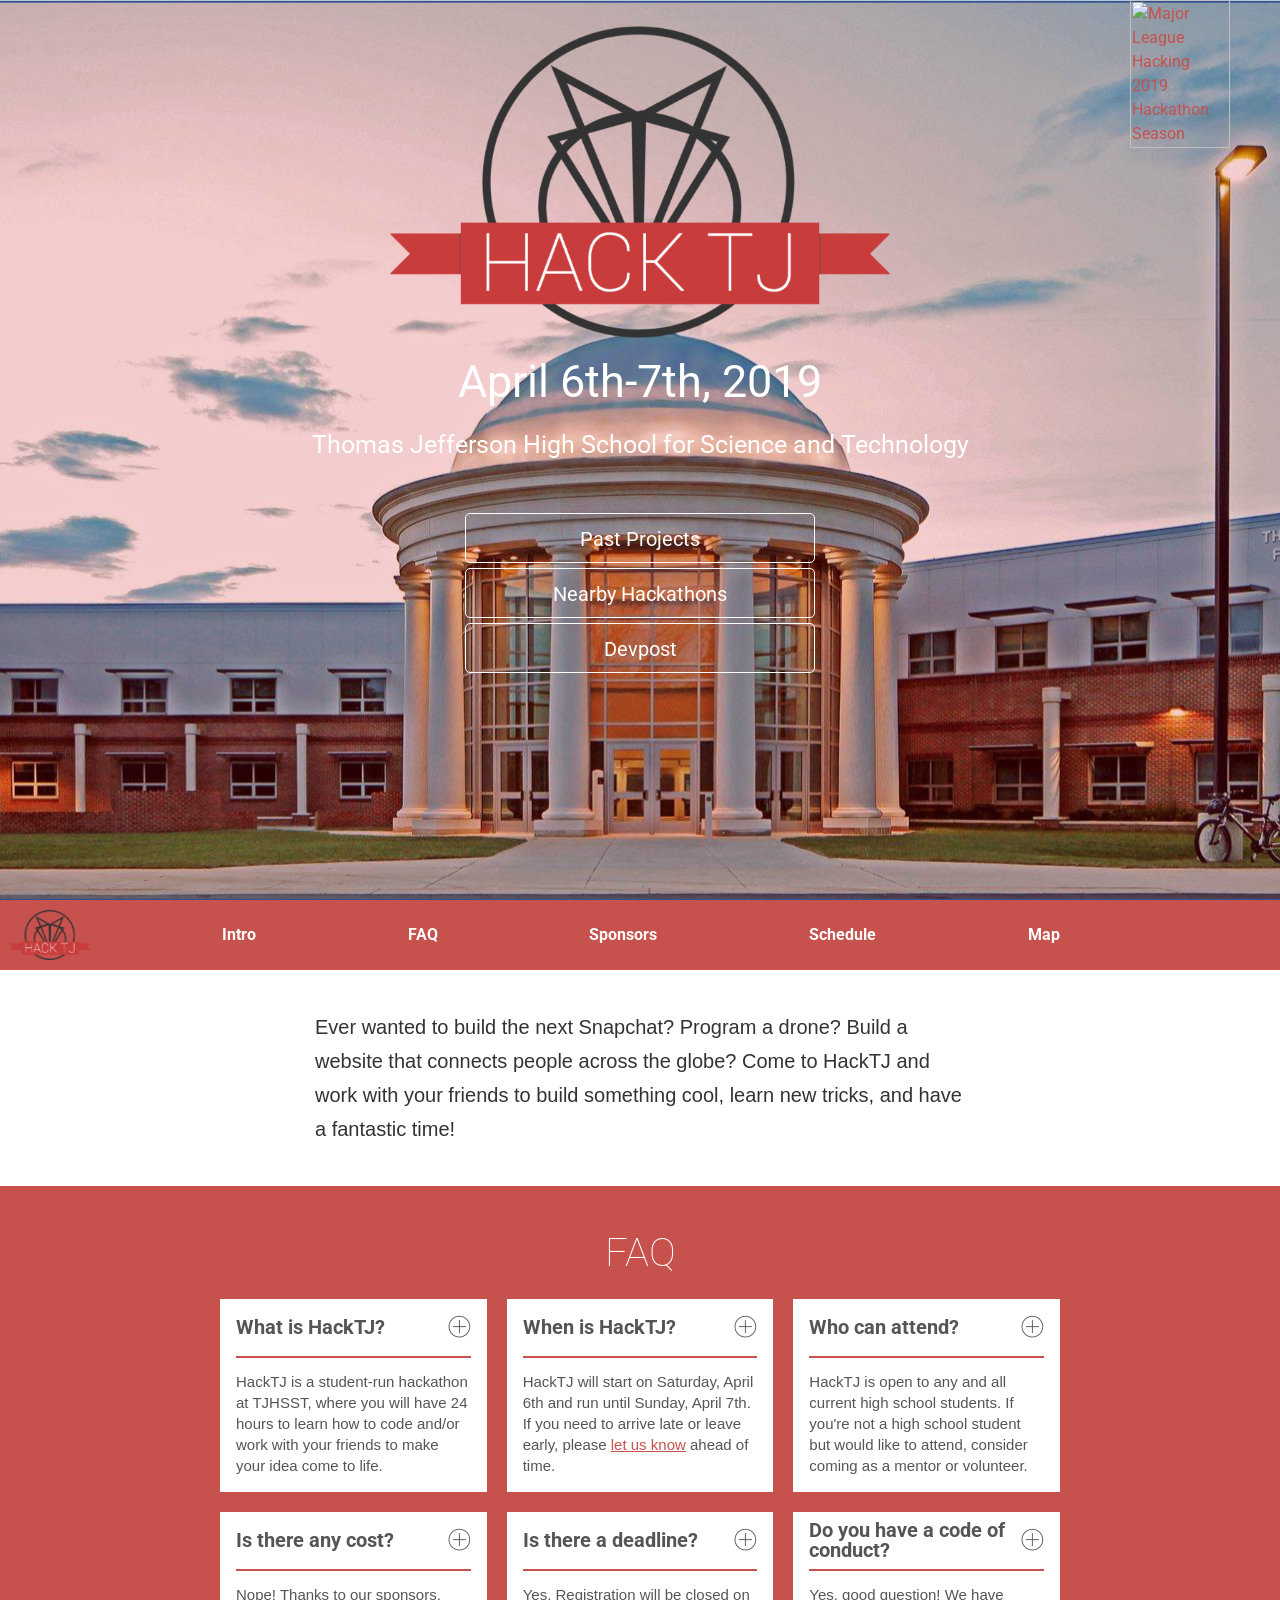
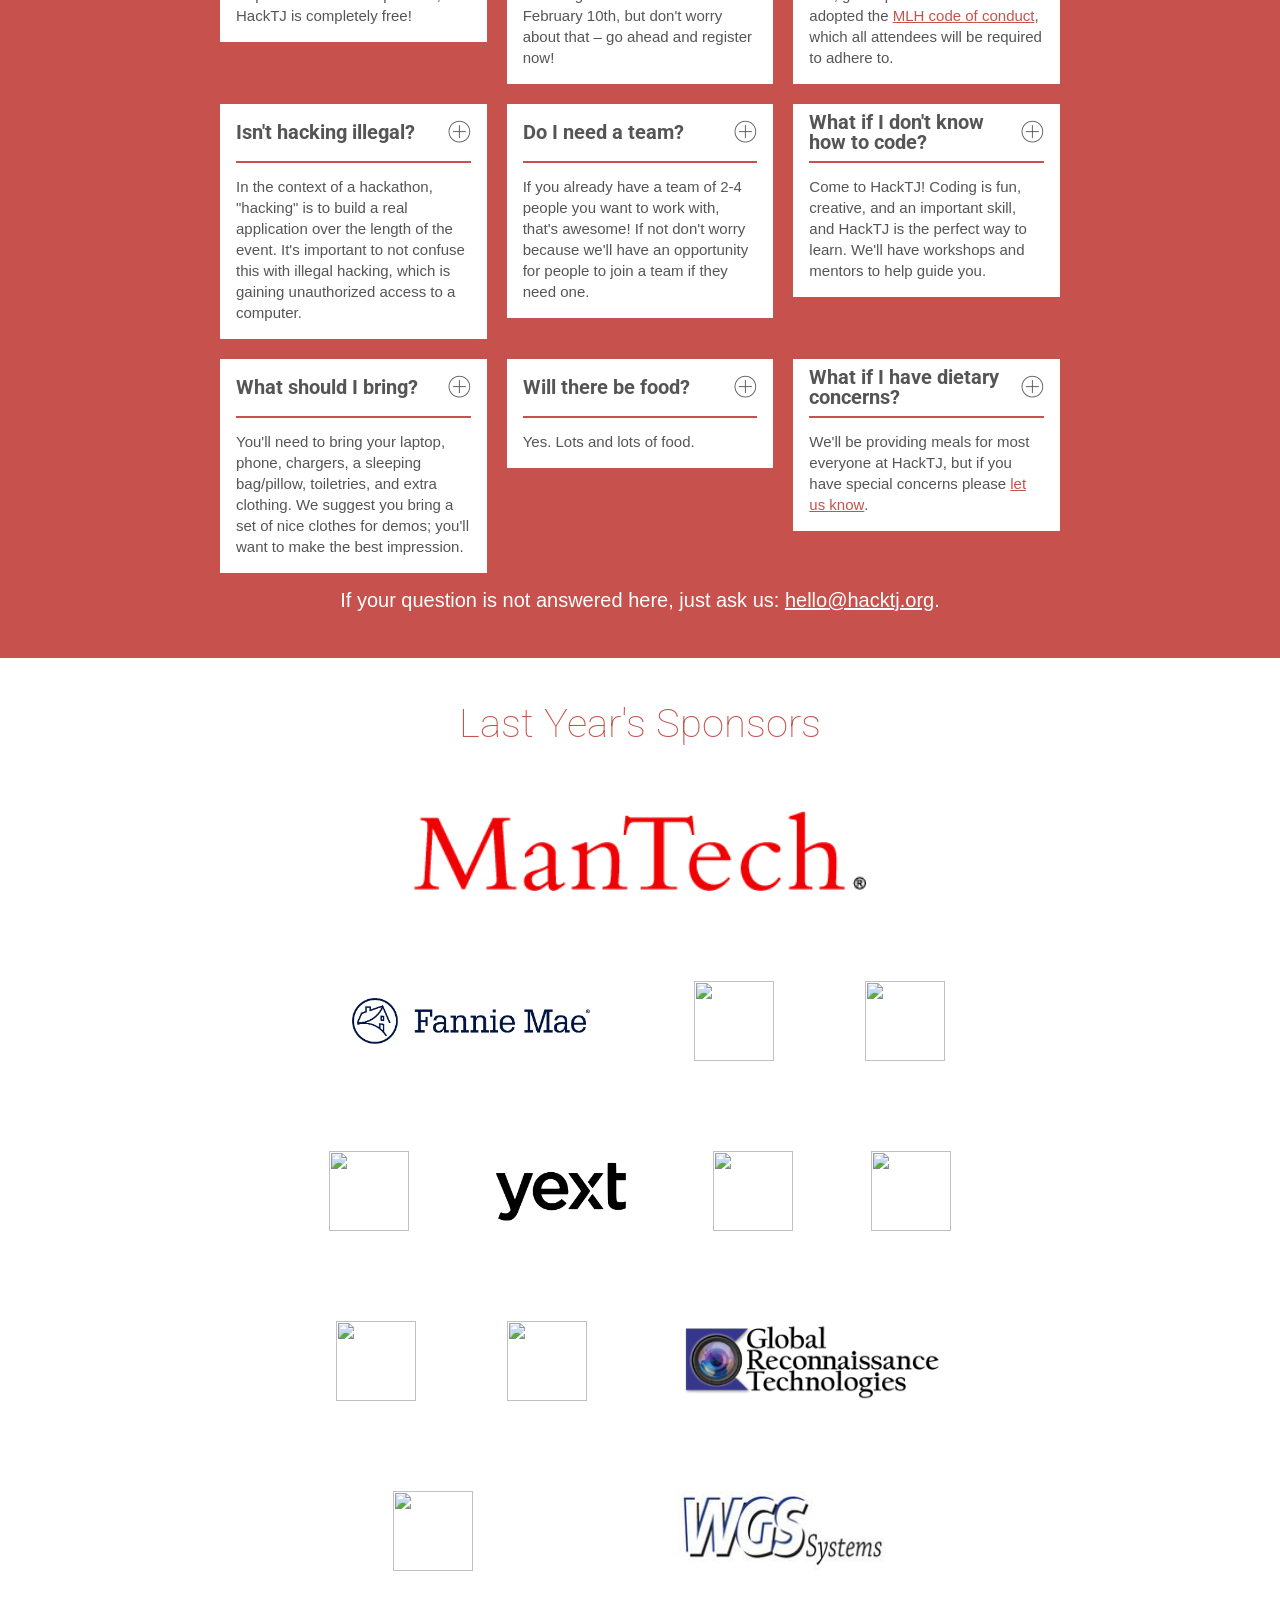
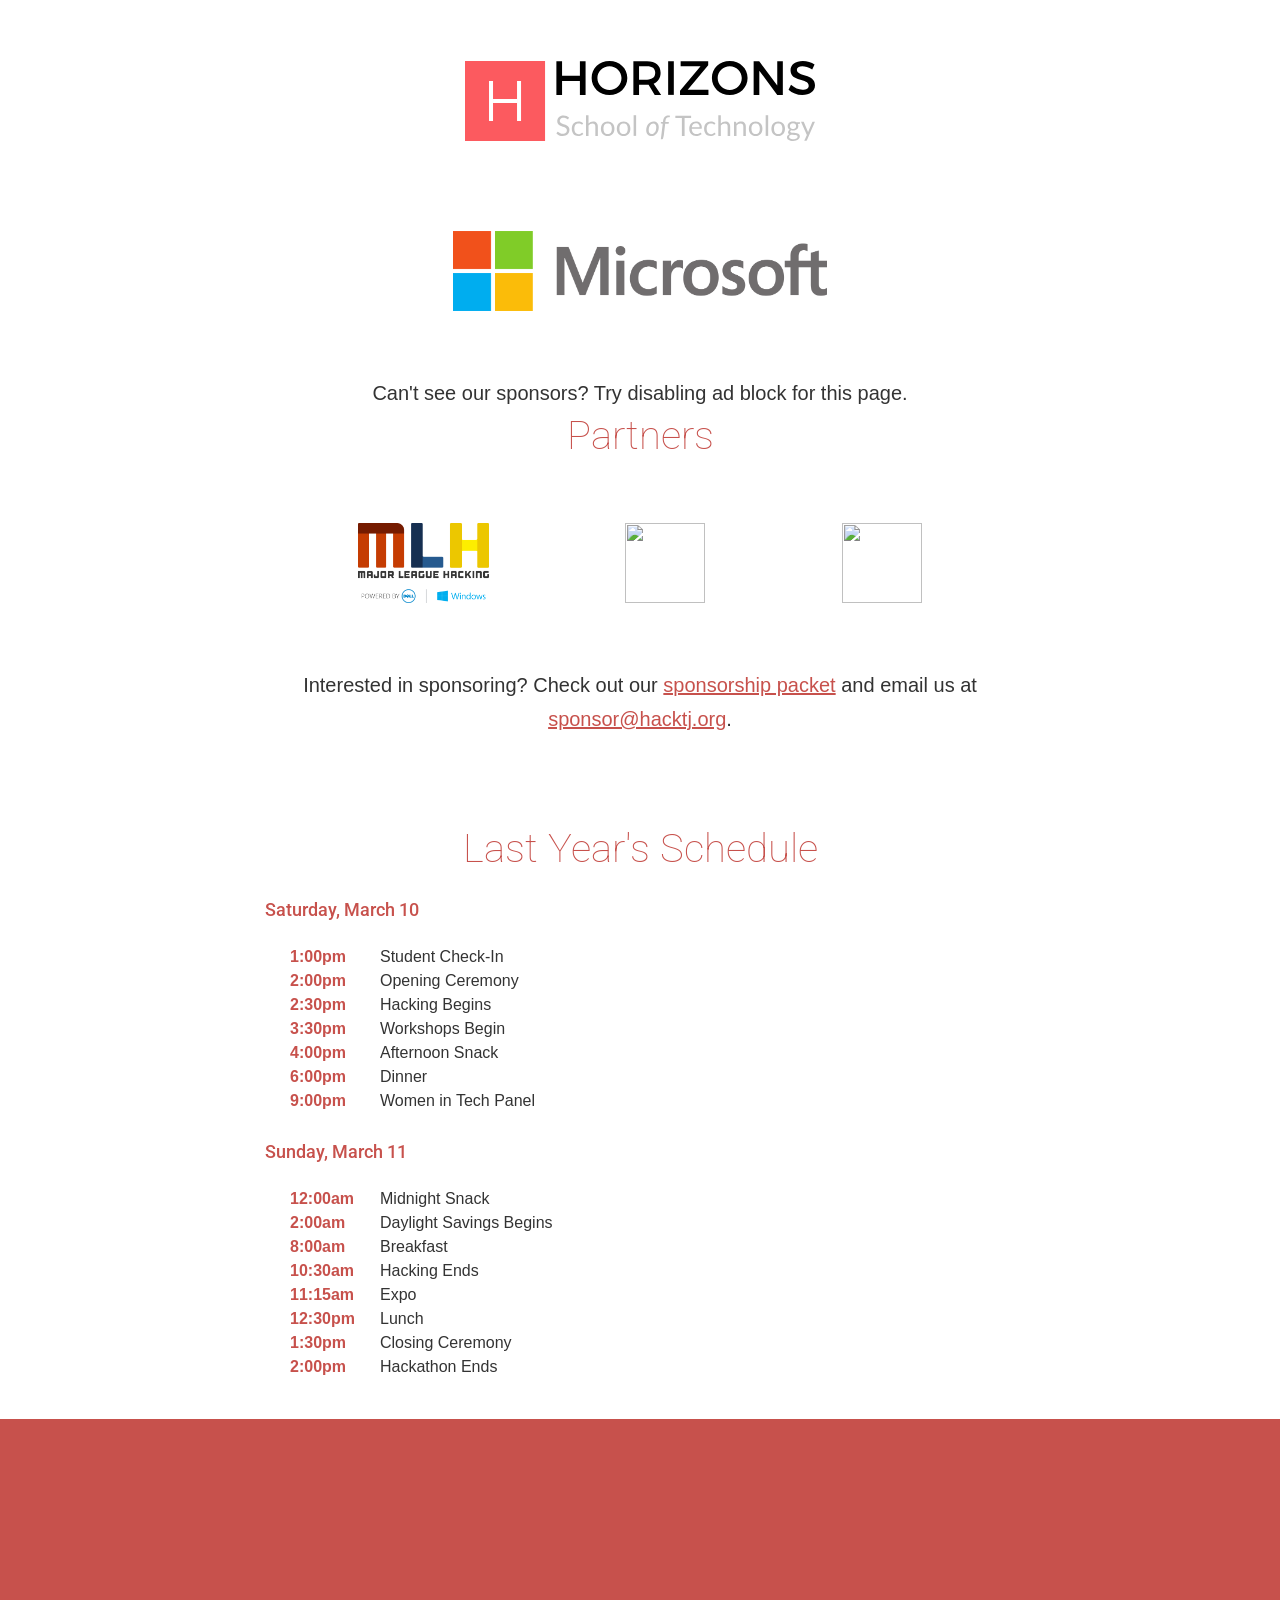
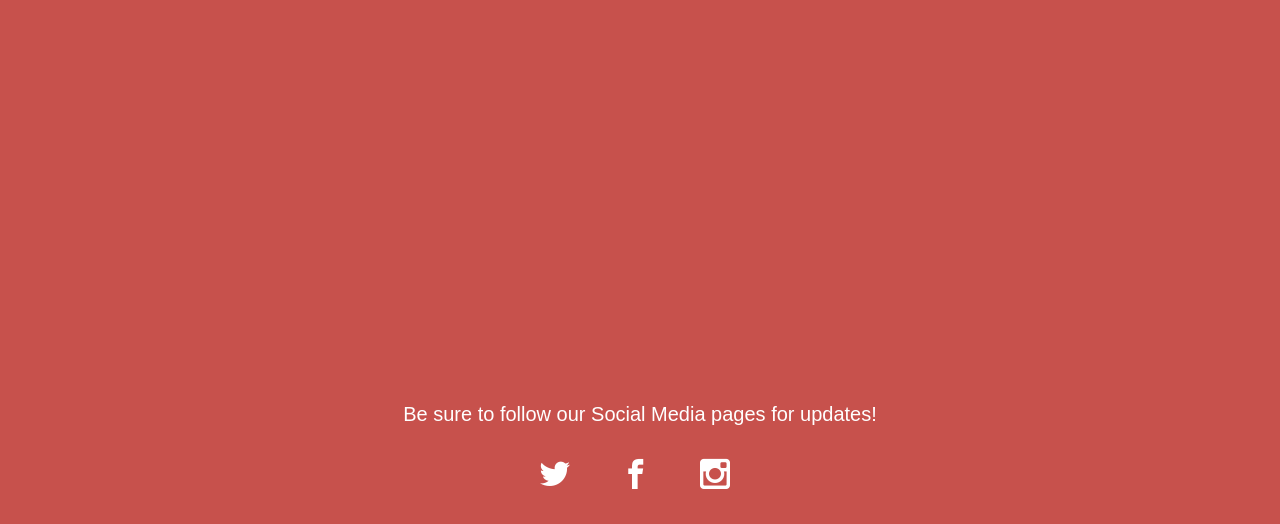
==== index.html @ 1bedf415 "Update 2018-12-27T19:06:40.077Z" ====
<html prefix="og: http://ogp.me/ns#"><head><title>HackTJ 6.0</title><meta http-equiv="CACHE-CONTROL" content="NO-CACHE"/><meta http-equiv="content-type" content="text/html; charset=utf-8"/><meta name="viewport" content="width=device-width, initial-scale=1.0"/><meta name="apple-mobile-web-app-status-bar-style" content="black-translucent"/><meta name="apple-mobile-web-app-capable" content="yes"/><meta property="og:title" content="HackTJ 6.0"/><meta property="og:description" content="The original high school hackathon is back. April 6th-7th, 2019."/><meta property="og:site_name" content="HackTJ"/><meta property="og:image" content="img/logo2.png"/><meta name="twitter:card" content="summary_large_image"/><meta name="twitter:site" content="@hacktjofficial"/><meta name="twitter:title" content="HackTJ 6.0"/><meta name="twitter:description" content="The original high school hackathon is back. April 6th-7th, 2019."/><meta name="twitter:image" content="img/logo2.png"/><link rel="icon" type="image/png" href="/img/logo2.png"/><link rel="stylesheet" href="https://fonts.googleapis.com/css?family=Roboto:100,300,400" type="text/css"/><link rel="stylesheet" href="https://api.tiles.mapbox.com/mapbox-gl-js/v0.44.1/mapbox-gl.css" type="text/css"/><link rel="stylesheet" href="css/main.css?v=1.2" type="text/css"/></head><body><section class="hero"><a id="mlh-trust-badge" href="https://mlh.io/seasons/na-2019/events?utm_source=na-hackathon&amp;utm_medium=TrustBadge&amp;utm_campaign=2019-season&amp;utm_content=white" target="_blank" style="display:block;max-width:100px;min-width:60px;position:fixed;right:50px;top:0;width:10%;z-index:10000"><img src="https://s3.amazonaws.com/logged-assets/trust-badge/2019/mlh-trust-badge-2019-white.svg" alt="Major League Hacking 2019 Hackathon Season" style="width:100%;"/></a><div class="container"><img class="logo" src="/img/bigweblogo.png" alt="HackTJ"/><div class="event-date">April 6th-7th, 2019</div><div class="event-location">Thomas Jefferson High School for Science and Technology</div><div class="register-button-block top"><a class="button register-button mentor" href="/history">Past Projects</a><a class="button register-button mentor" href="/nearby">Nearby Hackathons</a><a class="button register-button mentor" href="https://hacktj2018.devpost.com/">Devpost</a></div></div></section><navcontainer><nav><img src="/img/bigweblogo.png"/><a href="#intro"><h1>Intro</h1></a><a href="#faq"><h1>FAQ</h1></a><a href="#sponsor"><h1>Sponsors</h1></a><a href="#schedule"><h1>Schedule</h1></a><a href="#map"><h1>Map</h1></a></nav><a class="anchor" id="intro"></a><section class="intro"><div class="container"><div class="animation-container vertical left top extra-height" id="trigger"><div class="animated"></div></div><p class="large">Ever wanted to build the next Snapchat? Program a drone? Build a website that connects people across the globe? Come to HackTJ and work with your friends to build something cool, learn new tricks, and have a fantastic time!</p></div></section><a class="anchor" id="faq"></a><section class="red faq"><div class="container"><div class="animation-container vertical left top"><div class="animated white"></div></div><div class="header-row"><div class="animation-container horizontal left-side"><div class="animated left white"></div></div><h1 class="section-title">FAQ</h1><div class="animation-container horizontal right-side"><div class="animated left white"></div></div></div><ul class="faq-container"><div class="row"><li class="question-group"><h3 class="question">What is HackTJ?<div class="icon icon-plus"></div><div class="icon icon-close"></div></h3><div class="answer"><p>HackTJ is a student-run hackathon at TJHSST, where you will have 24 hours to learn how to code and/or work with your friends to make your idea come to life.</p></div></li><li class="question-group"><h3 class="question">When is HackTJ?<div class="icon icon-plus"></div><div class="icon icon-close"></div></h3><div class="answer"><p>HackTJ will start on Saturday, April 6th and run until Sunday, April 7th. If you need to arrive late or leave early, please <a href="mailto:hello@hacktj.org">let us know</a> ahead of time.</p></div></li><li class="question-group"><h3 class="question">Who can attend?<div class="icon icon-plus"></div><div class="icon icon-close"></div></h3><div class="answer"><p>HackTJ is open to any and all current high school students. If you're not a high school student but would like to attend, consider coming as a mentor or volunteer.</p></div></li></div><div class="row"><li class="question-group"><h3 class="question">Is there any cost?<div class="icon icon-plus"></div><div class="icon icon-close"></div></h3><div class="answer"><p>Nope! Thanks to our sponsors, HackTJ is completely free!</p></div></li><li class="question-group"><h3 class="question">Is there a deadline?<div class="icon icon-plus"></div><div class="icon icon-close"></div></h3><div class="answer"><p>Yes. Registration will be closed on February 10th, but don't worry about that – go ahead and register now!</p></div></li><li class="question-group"><h3 class="question small">Do you have a code of conduct?<div class="icon icon-plus"></div><div class="icon icon-close"></div></h3><div class="answer"><p>Yes, good question! We have adopted the <a href="https://hacktj.org/conduct.pdf" target="_blank">MLH code of conduct</a>, which all attendees will be required to adhere to. </p></div></li></div><div class="row"><li class="question-group"><h3 class="question">Isn't hacking illegal?<div class="icon icon-plus"></div><div class="icon icon-close"></div></h3><div class="answer"><p>In the context of a hackathon, "hacking" is to build a real application over the length of the event. It's important to not confuse this with illegal hacking, which is gaining unauthorized access to a computer. </p></div></li><li class="question-group"><h3 class="question">Do I need a team?<div class="icon icon-plus"></div><div class="icon icon-close"></div></h3><div class="answer"><p>If you already have a team of 2-4 people you want to work with, that's awesome! If not don't worry because we'll have an opportunity for people to join a team if they need one.</p></div></li><li class="question-group"><h3 class="question small">What if I don't know how to code?<div class="icon icon-plus"></div><div class="icon icon-close"></div></h3><div class="answer"><p>Come to HackTJ! Coding is fun, creative, and an important skill, and HackTJ is the perfect way to learn. We'll have workshops and mentors to help guide you. </p></div></li></div><div class="row"><li class="question-group"><h3 class="question">What should I bring?<div class="icon icon-plus"></div><div class="icon icon-close"></div></h3><div class="answer"><p>You'll need to bring your laptop, phone, chargers, a sleeping bag/pillow, toiletries, and extra clothing. We suggest you bring a set of nice clothes for demos; you'll want to make the best impression.</p></div></li><li class="question-group"><h3 class="question">Will there be food?<div class="icon icon-plus"></div><div class="icon icon-close"></div></h3><div class="answer"><p>Yes. Lots and lots of food.</p></div></li><li class="question-group"><h3 class="question small">What if I have dietary concerns?<div class="icon icon-plus"></div><div class="icon icon-close"></div></h3><div class="answer"><p>We'll be providing meals for most everyone at HackTJ, but if you have special concerns please <a href="mailto:hello@hacktj.org">let us know</a>.</p></div></li></div></ul><p class="large">If your question is not answered here, just ask us: <a href="mailto:hello@hacktj.org">hello@hacktj.org</a>.</p><div class="animation-container vertical right bottom"><div class="animated white"></div></div></div></section><a class="anchor" id="sponsor"></a><section id="sponsors"><div class="container"><div class="animation-container vertical top right extra-right extra-height"><div class="animated"></div></div><h1 class="section-title">Last Year's Sponsors</h1><div class="partner-container"></div><p class="large">Can't see our sponsors? Try disabling ad block for this page.</p><h1 class="section-title">Partners</h1><div class="partner-container"></div><p class="large">Interested in sponsoring? Check out our <a href="sponsorship.pdf">sponsorship packet</a> and email us at <a href="mailto:sponsor@hacktj.org">sponsor@hacktj.org</a>.</p></div></section><div class="animation-container horizontal sponsors"><div class="animated right"></div></div><a class="anchor" id="schedule"></a><section class="schedule" id="schedules"><div class="container"><div class="animation-container vertical top left extra-height"><div class="animated"></div></div><h1 class="section-title">Last Year's Schedule</h1><ul class="day"><div class="day-title"><h3>Saturday, March 10</h3><div class="animation-container horizontal line-schedule"><div class="animated left"></div></div></div><li class="item"><h6 class="time">1:00pm</h6><div class="description">Student Check-In</div></li><li class="item"><h6 class="time">2:00pm</h6><div class="description">Opening Ceremony</div></li><li class="item"><h6 class="time">2:30pm</h6><div class="description">Hacking Begins</div></li><li class="item"><h6 class="time">3:30pm</h6><div class="description">Workshops Begin</div></li><li class="item"><h6 class="time">4:00pm</h6><div class="description">Afternoon Snack</div></li><li class="item"><h6 class="time">6:00pm</h6><div class="description">Dinner</div></li><li class="item"><h6 class="time">9:00pm</h6><div class="description">Women in Tech Panel </div></li></ul><ul class="day"><div class="day-title"><h3>Sunday, March 11</h3><div class="animation-container horizontal line-schedule"><div class="animated left"></div></div></div><li class="item"><h6 class="time">12:00am</h6><div class="description">Midnight Snack</div></li><li class="item"><h6 class="time">2:00am</h6><div class="description">Daylight Savings Begins</div></li><li class="item"><h6 class="time">8:00am</h6><div class="description">Breakfast</div></li><li class="item"><h6 class="time">10:30am</h6><div class="description">Hacking Ends</div></li><li class="item"><h6 class="time">11:15am</h6><div class="description">Expo</div></li><li class="item"><h6 class="time">12:30pm</h6><div class="description">Lunch</div></li><li class="item"><h6 class="time">1:30pm</h6><div class="description">Closing Ceremony</div></li><li class="item"><h6 class="time">2:00pm</h6><div class="description">Hackathon Ends</div></li></ul></div></section><a class="anchor" id="maps"></a><section class="red map"><div class="map-container" id="map"></div><div class="animation-container vertical top left extra-left"><div class="animated"></div></div><div class="animation-container horizontal"><div class="animated left"></div></div><div class="info-circle" id="map-info"><div class="info-container"><h6>TJHSST</h6><div class="address">6560 Braddock Road</div><div class="address">Alexandria, VA</div><a class="button small" href="https://www.google.com/maps/place/Thomas+Jefferson+High+School+for+Science+and+Technology/@38.8185004,-77.1708548,17z/data=!3m1!4b1!4m2!3m1!1s0x89b7b2e02877e895:0xc12f564af4d3bcab" target="_blank"> <div class="text">Get directions</div><div class="icon icon-caret-right"></div></a></div></div></section><section class="red register"><div class="container"><div class="register-button-block bottom"><div class="register-text">Be sure to follow our Social Media pages for updates!</div></div><div class="social-links"><a class="social pe-so-twitter" target="_blank" href="https://twitter.com/HackTJOfficial"></a><a class="social pe-so-facebook" target="_blank" href="https://facebook.com/HackTJOfficial"></a><a class="social pe-so-instagram" target="_blank" href="https://instagram.com/hacktjofficial"></a></div></div></section></navcontainer><script src="https://maps.googleapis.com/maps/api/js?key=AIzaSyAWS7s6JVHNo0slACpRH7HR4HRWAWy78Do"></script><script src="https://api.tiles.mapbox.com/mapbox-gl-js/v0.44.1/mapbox-gl.js"></script><script src="js/main.js?v=2.1" type="text/javascript"></script></body></html>
---- css/main.css ----
:root{-ms-overflow-style:-ms-autohiding-scrollbar;overflow-y:scroll;text-size-adjust:100%}audio:not([controls]){display:none}details{display:block}input[type="number"]{width:auto}input[type="search"]{-webkit-appearance:textfield}input[type="search"]::-webkit-search-cancel-button,input[type="search"]::-webkit-search-decoration{-webkit-appearance:none}main,summary{display:block}pre{overflow:auto}progress{display:inline-block}textarea{overflow:auto}template,[hidden]{display:none}[unselectable]{user-select:none}:root{box-sizing:border-box;color:#555;cursor:default;font-family:"Helvetica","Arial",sans-serif;font-size:14px;line-height:1.5;text-rendering:optimizeLegibility;vertical-align:top}@media (min-width: 30em){:root{font-size:16px}}*,::after,::before{box-sizing:inherit;color:inherit;font-family:inherit;font-size:inherit;line-height:inherit;text-decoration:inherit;vertical-align:inherit}*{cursor:inherit;margin:0;padding:0}body{background-color:#fff}a,button,input,select,textarea{cursor:initial}hr{border:0;border-top:1px solid #e0e0e0;display:block;height:1px;margin:20px 0}figure{margin:24px 1em}figcaption{color:#666;font-style:italic;text-align:center}::selection{background-color:#d6d6d6}::-moz-selection{background-color:#d6d6d6}blockquote{border-left:1px solid #e0e0e0;color:#666;margin-bottom:20px;padding:0 1em}blockquote cite,blockquote footer{display:block;font-size:80%;font-style:italic;margin-top:10px}blockquote cite:before,blockquote footer:before{content:"\2014 \00A0"}.blockquote--reverse{border-left:none;border-right:1px solid #e0e0e0;text-align:right}ul,ol{padding-left:1.5em;margin-bottom:10px}ul ul,ul ol,ol ul,ol ol{margin-bottom:0}ul ul{list-style-type:square}ul ol{list-style-type:lower-roman}ol ol{list-style-type:lower-roman}ol ul{list-style-type:square}.list--unstyled{list-style:none;padding-left:0}.list--unstyled li{padding-left:0}.list--inline{padding-left:0}.list--inline li{display:inline;list-style:none;padding-left:1.5em}.list--inline li:first-child{padding-left:0}dl{margin-bottom:24px}dt{font-weight:bold}dt,dd{margin-bottom:10px}@media (min-width: 60em){.dl--horizontal dt{clear:left;float:left;overflow:hidden;text-align:right;text-overflow:ellipsis;white-space:nowrap;width:150px}.dl--horizontal dd{margin-left:165px}.dl--horizontal dd:before,.dl--horizontal dd:after{content:"";display:table}.dl--horizontal dd:after{clear:both}}@media print{@page{margin:.5cm}*,*:before,*:after{background:transparent !important;color:black !important;filter:none !important;text-shadow:none !important}:root{background-color:white;color:black;font:11pt/1.3 "Georgia","Times New Roman","Times",serif}img{max-width:100% !important;page-break-after:avoid;page-break-inside:avoid}.show--print{display:block;visibility:visible}.hide--print,video,audio,object,embed,nav,footer,a[href^="#"]:after{display:none;visibility:hidden}p,h2,h3,.h2,.h3{orphans:3;widows:3}h2,h3,.h2,.h3{page-break-after:avoid}a,a:visited{color:black;font-size:.57em;text-decoration:underline;word-wrap:break-word}a[href]:after,a:visited[href]:after{content:" (" attr(href) ")";font-size:smaller}q:after{content:" (Source: " attr(cite) ")"}abbr[title]:after{content:" (" attr(title) ")"}a:after,a[href^="javascript:"]:after,a[href^="#"]:after{content:""}pre,code{background-color:none;border:1px solid #e0e0e0;page-break-inside:avoid}blockquote{border:none;page-break-inside:avoid}thead{display:table-header-group}tr,img{page-break-inside:avoid}ol{padding-left:1.25em}ul{padding-left:0;list-style:none}ul ul,ul ul ul{padding-left:1.5em}ul li,ol li{content:"&raquo; "}}@media print and (min-width: 30em){table{page-break-inside:avoid;width:100% !important}table th,table td{line-height:40px !important}}@media print{.badge,.badge:before,.badge *:after,.label,.label:before,.label *:after,.spinner,.spinner:before,.spinner *:after,.tooltip,.tooltip:before,.tooltip *:after,[data-hint],[data-hint]:before,[data-hint] *:after,.progress,.progress:before,.progress *:after,.breadcrumbs,.breadcrumbs:before,.breadcrumbs *:after,.modal,.modal:before,.modal *:after,.alert,.alert:before,.alert *:after{display:none;visibility:hidden}}table{border:1px solid #e0e0e0;border-collapse:collapse;border-spacing:0;empty-cells:show;margin-bottom:24px;width:100%}table caption{color:#555;font-size:85%;font-style:italic;line-height:48px;text-align:center}table thead{background-color:#f5f5f5;text-align:left}table th,table td{border-right:1px solid #e0e0e0;line-height:24px;overflow:visible;padding:8px 1em}@media (min-width: 30em){table th,table td{line-height:48px}}table th:last-child,table td:last-child{border-right:none}table tr,table td{transition:background-color 150ms}@media (min-width: 30em){table{width:auto}table th,table td{padding:0 2.5em}}.table--responsive{overflow:auto;width:100%}.table--responsive::-webkit-scrollbar{height:14px;width:14px;-webkit-appearance:none}.table--responsive::-webkit-scrollbar-thumb{background-color:rgba(50,50,50,0.2);border:3px solid white;border-radius:8px}.table--responsive table{margin-bottom:0}.table--full{width:100%}.table--border{border:1px solid #e0e0e0}.table--border thead,.table--border td{border-bottom:1px solid #e0e0e0}.table--borderOuter{border:1px solid #e0e0e0}.table--borderOuter th,.table--borderOuter td{border-right:none}.table--borderHorizontal thead,.table--borderHorizontal td{border-bottom:1px solid #e0e0e0}.table--borderHorizontal th,.table--borderHorizontal td{border-right:none}.table--flat{border:none}.table--flat td{border-bottom:none}.table--flat th,.table--flat td{border-right:none}.table--fillEven tbody tr:nth-child(even){background-color:#f5f5f5}.table--fillOdd tbody tr:nth-child(odd){background-color:#f5f5f5}.table--hoverRow tbody tr:hover{background-color:#f5f5f5}.table--hoverCell tbody td:hover{background-color:#f5f5f5}i,em,.italic{font-style:italic}b,strong,.bold{font-weight:bold}small,.small{font-size:75%;vertical-align:text-bottom}p{margin-bottom:20px}a{background-color:transparent;color:#4591aa;cursor:pointer;text-decoration:none;transition:150ms}a:hover,a:focus{color:#2f6374}h1 a,h2 a,h3 a,.h1 a,.h2 a,.h3 a{color:#555}h1 a:hover,h1 a:focus,h2 a:hover,h2 a:focus,h3 a:hover,h3 a:focus,.h1 a:hover,.h1 a:focus,.h2 a:hover,.h2 a:focus,.h3 a:hover,.h3 a:focus{color:#4591aa;text-decoration:none}abbr[title]{border-bottom:1px dotted #e0e0e0;cursor:help}code,pre,kbd,samp{font-family:"Consolas",monospace;font-size:.875em}pre{padding:16px 1.5em}code{vertical-align:middle;white-space:nowrap}code,pre{background-color:#f5f5f5;border:1px solid #e0e0e0;border-radius:3px;color:#484848;margin-bottom:24px}code{padding:2px 3px}pre code{background-color:transparent;border:none;padding:0;vertical-align:inherit;white-space:pre}.pre--flat{background-color:transparent;border:0;border-radius:none;padding:0}kbd{background-color:transparent;border:1px solid #e0e0e0;border-radius:3px;box-shadow:0 2px 0 -1px #fff,0 2px 0 #dcdcdc;display:inline-block;line-height:1.75;margin:-3px 2px 0;padding:2px 6px 0;white-space:nowrap}address{font-style:normal}[container]{box-sizing:border-box;margin:0 auto;max-width:1200px;padding-left:10px;padding-right:10px;width:100%}[row]{margin-left:-10px;margin-right:-10px;margin-bottom:0}[row]:before,[row]:after{content:"";display:table}[row]:after{clear:both}[column]{box-sizing:border-box;float:left;margin-bottom:0;width:100%;padding-left:10px;padding-right:10px}@media (min-width: 48em){[column~="1"]{width:8.33333%}[column~="2"]{width:16.66667%}[column~="3"]{width:25%}[column~="4"]{width:33.33333%}[column~="5"]{width:41.66667%}[column~="6"]{width:50%}[column~="7"]{width:58.33333%}[column~="8"]{width:66.66667%}[column~="9"]{width:75%}[column~="10"]{width:83.33333%}[column~="11"]{width:91.66667%}[column~="12"]{width:100%}[column~="+1"]{margin-left:8.33333%}[column~="+2"]{margin-left:16.66667%}[column~="+3"]{margin-left:25%}[column~="+4"]{margin-left:33.33333%}[column~="+5"]{margin-left:41.66667%}[column~="+6"]{margin-left:50%}[column~="+7"]{margin-left:58.33333%}[column~="+8"]{margin-left:66.66667%}[column~="+9"]{margin-left:75%}[column~="+10"]{margin-left:83.33333%}[column~="+11"]{margin-left:91.66667%}}.text--muted{color:#aaa !important}.bg--muted{background-color:#aaa !important}.text--primary{color:#4591aa !important}.bg--primary{background-color:#4591aa !important}.text--success{color:#45ca69 !important}.bg--success{background-color:#45ca69 !important}.text--warning{color:#ffb800 !important}.bg--warning{background-color:#ffb800 !important}.text--error{color:#ca4829 !important}.bg--error{background-color:#ca4829 !important}.show--xsm,.hide--sm,.hide--md,.hide--lg,.hide--xlg,.hide--print,.hide--hd{display:block;visibility:visible}.hide--xsm,.show--sm,.show--md,.show--lg,.show--xlg,.show--print,.show--hd{display:none;visibility:hidden}@media (min-width: 48em){.show--sm,.hide--xsm,.hide--md,.hide--lg,.hide--xlg{display:block;visibility:visible}.hide--sm,.show--xsm,.show--md,.show--lg,.show--xlg{display:none;visibility:hidden}}@media (min-width: 60em){.show--md,.hide--sm,.hide--xsm,.hide--lg,.hide--xlg{display:block;visibility:visible}.hide--md,.show--sm,.show--xsm,.show--lg,.show--xlg{display:none;visibility:hidden}}@media (min-width: 70em){.show--lg,.hide--xsm,.hide--sm,.hide--md,.hide--xlg{display:block;visibility:visible}.hide--lg,.show--xsm,.show--sm,.show--md,.show--xlg{display:none;visibility:hidden}}@media (min-width: 80em){.show--xlg,.hide--xsm,.hide--sm,.hide--md,.hide--lg{display:block;visibility:visible}.hide--xlg,.show--xsm,.show--sm,.show--md,.show--lg{display:none;visibility:hidden}}@media only screen and (-moz-min-device-pixel-ratio: 1.5), only screen and (-o-min-device-pixel-ratio: 3 / 2), only screen and (-webkit-min-device-pixel-ratio: 1.5), only screen and (min-device-pixel-ratio: 1.5){.show--hd{display:block;visibility:visible}.hide--hd{display:none;visibility:hidden}}.text--left{text-align:left}.text--center{text-align:center}.text--right{text-align:right}.text--justify{text-align:justify}.float--none{float:none}.float--right{float:right}.float--left{float:left}.clearfix:before,.clearfix:after{content:"";display:table}.clearfix:after{clear:both}.center--all{left:50%;position:absolute;text-align:center;top:50%;transform:translate(-50%, -50%)}.media--fluid{max-width:100%;height:auto}.screenreader{border:0 none;clip:rect(0, 0, 0, 0);height:1px;margin:-1px;overflow:hidden;padding:0;position:absolute;width:1px}.screenreader:active,.screenreader:focus{position:static;width:auto;height:auto;margin:0;overflow:visible;clip:auto}@font-face{font-family:'Pe-icon-7-stroke';src:url("../fonts/icons/icons.eot?-2irksn");src:url("../fonts/icons/icons.eot?#iefix-2irksn") format("embedded-opentype"),url("../fonts/icons/icons.woff?-2irksn") format("woff"),url("../fonts/icons/icons.ttf?-2irksn") format("truetype"),url("../fonts/icons/icons.svg?-2irksn#Pe-icon-7-stroke") format("svg");font-weight:normal;font-style:normal}[class^="icon-"],[class*=" icon-"]{display:inline-block;font-family:'Pe-icon-7-stroke';speak:none;font-style:normal;font-weight:normal;font-variant:normal;text-transform:none;line-height:1;-webkit-font-smoothing:antialiased;-moz-osx-font-smoothing:grayscale}.icon-cloud-upload:before{content:"\e68a"}.icon-cash:before{content:"\e68c"}.icon-close:before{content:"\e680"}.icon-bluetooth:before{content:"\e68d"}.icon-cloud-download:before{content:"\e68b"}.icon-way:before{content:"\e68e"}.icon-close-circle:before{content:"\e681"}.icon-id:before{content:"\e68f"}.icon-angle-up:before{content:"\e682"}.icon-wristwatch:before{content:"\e690"}.icon-angle-up-circle:before{content:"\e683"}.icon-world:before{content:"\e691"}.icon-angle-right:before{content:"\e684"}.icon-volume:before{content:"\e692"}.icon-angle-right-circle:before{content:"\e685"}.icon-users:before{content:"\e693"}.icon-angle-left:before{content:"\e686"}.icon-user-female:before{content:"\e694"}.icon-angle-left-circle:before{content:"\e687"}.icon-up-arrow:before{content:"\e695"}.icon-angle-down:before{content:"\e688"}.icon-switch:before{content:"\e696"}.icon-angle-down-circle:before{content:"\e689"}.icon-scissors:before{content:"\e697"}.icon-wallet:before{content:"\e600"}.icon-safe:before{content:"\e698"}.icon-volume2:before{content:"\e601"}.icon-volume1:before{content:"\e602"}.icon-voicemail:before{content:"\e603"}.icon-video:before{content:"\e604"}.icon-user:before{content:"\e605"}.icon-upload:before{content:"\e606"}.icon-unlock:before{content:"\e607"}.icon-umbrella:before{content:"\e608"}.icon-trash:before{content:"\e609"}.icon-tools:before{content:"\e60a"}.icon-timer:before{content:"\e60b"}.icon-ticket:before{content:"\e60c"}.icon-target:before{content:"\e60d"}.icon-sun:before{content:"\e60e"}.icon-study:before{content:"\e60f"}.icon-stopwatch:before{content:"\e610"}.icon-star:before{content:"\e611"}.icon-speaker:before{content:"\e612"}.icon-signal:before{content:"\e613"}.icon-shuffle:before{content:"\e614"}.icon-shopbag:before{content:"\e615"}.icon-share:before{content:"\e616"}.icon-server:before{content:"\e617"}.icon-search:before{content:"\e618"}.icon-film:before{content:"\e6a5"}.icon-science:before{content:"\e619"}.icon-disk:before{content:"\e6a6"}.icon-ribbon:before{content:"\e61a"}.icon-repeat:before{content:"\e61b"}.icon-refresh:before{content:"\e61c"}.icon-add-user:before{content:"\e6a9"}.icon-refresh-cloud:before{content:"\e61d"}.icon-paperclip:before{content:"\e69c"}.icon-radio:before{content:"\e61e"}.icon-note2:before{content:"\e69d"}.icon-print:before{content:"\e61f"}.icon-network:before{content:"\e69e"}.icon-prev:before{content:"\e620"}.icon-mute:before{content:"\e69f"}.icon-power:before{content:"\e621"}.icon-medal:before{content:"\e6a0"}.icon-portfolio:before{content:"\e622"}.icon-like2:before{content:"\e6a1"}.icon-plus:before{content:"\e623"}.icon-left-arrow:before{content:"\e6a2"}.icon-play:before{content:"\e624"}.icon-key:before{content:"\e6a3"}.icon-plane:before{content:"\e625"}.icon-joy:before{content:"\e6a4"}.icon-photo-gallery:before{content:"\e626"}.icon-pin:before{content:"\e69b"}.icon-phone:before{content:"\e627"}.icon-plug:before{content:"\e69a"}.icon-pen:before{content:"\e628"}.icon-right-arrow:before{content:"\e699"}.icon-paper-plane:before{content:"\e629"}.icon-delete-user:before{content:"\e6a7"}.icon-paint:before{content:"\e62a"}.icon-bottom-arrow:before{content:"\e6a8"}.icon-notebook:before{content:"\e62b"}.icon-note:before{content:"\e62c"}.icon-next:before{content:"\e62d"}.icon-news-paper:before{content:"\e62e"}.icon-musiclist:before{content:"\e62f"}.icon-music:before{content:"\e630"}.icon-mouse:before{content:"\e631"}.icon-more:before{content:"\e632"}.icon-moon:before{content:"\e633"}.icon-monitor:before{content:"\e634"}.icon-micro:before{content:"\e635"}.icon-menu:before{content:"\e636"}.icon-map:before{content:"\e637"}.icon-map-marker:before{content:"\e638"}.icon-mail:before{content:"\e639"}.icon-mail-open:before{content:"\e63a"}.icon-mail-open-file:before{content:"\e63b"}.icon-magnet:before{content:"\e63c"}.icon-loop:before{content:"\e63d"}.icon-look:before{content:"\e63e"}.icon-lock:before{content:"\e63f"}.icon-lintern:before{content:"\e640"}.icon-link:before{content:"\e641"}.icon-like:before{content:"\e642"}.icon-light:before{content:"\e643"}.icon-less:before{content:"\e644"}.icon-keypad:before{content:"\e645"}.icon-junk:before{content:"\e646"}.icon-info:before{content:"\e647"}.icon-home:before{content:"\e648"}.icon-help2:before{content:"\e649"}.icon-help1:before{content:"\e64a"}.icon-graph3:before{content:"\e64b"}.icon-graph2:before{content:"\e64c"}.icon-graph1:before{content:"\e64d"}.icon-graph:before{content:"\e64e"}.icon-global:before{content:"\e64f"}.icon-gleam:before{content:"\e650"}.icon-glasses:before{content:"\e651"}.icon-gift:before{content:"\e652"}.icon-folder:before{content:"\e653"}.icon-flag:before{content:"\e654"}.icon-filter:before{content:"\e655"}.icon-file:before{content:"\e656"}.icon-expand1:before{content:"\e657"}.icon-exapnd2:before{content:"\e658"}.icon-edit:before{content:"\e659"}.icon-drop:before{content:"\e65a"}.icon-drawer:before{content:"\e65b"}.icon-download:before{content:"\e65c"}.icon-display2:before{content:"\e65d"}.icon-display1:before{content:"\e65e"}.icon-diskette:before{content:"\e65f"}.icon-date:before{content:"\e660"}.icon-cup:before{content:"\e661"}.icon-culture:before{content:"\e662"}.icon-crop:before{content:"\e663"}.icon-credit:before{content:"\e664"}.icon-copy-file:before{content:"\e665"}.icon-config:before{content:"\e666"}.icon-compass:before{content:"\e667"}.icon-comment:before{content:"\e668"}.icon-coffee:before{content:"\e669"}.icon-cloud:before{content:"\e66a"}.icon-clock:before{content:"\e66b"}.icon-check:before{content:"\e66c"}.icon-chat:before{content:"\e66d"}.icon-cart:before{content:"\e66e"}.icon-camera:before{content:"\e66f"}.icon-call:before{content:"\e670"}.icon-calculator:before{content:"\e671"}.icon-browser:before{content:"\e672"}.icon-box2:before{content:"\e673"}.icon-box1:before{content:"\e674"}.icon-bookmarks:before{content:"\e675"}.icon-bicycle:before{content:"\e676"}.icon-bell:before{content:"\e677"}.icon-battery:before{content:"\e678"}.icon-ball:before{content:"\e679"}.icon-back:before{content:"\e67a"}.icon-attention:before{content:"\e67b"}.icon-anchor:before{content:"\e67c"}.icon-albums:before{content:"\e67d"}.icon-alarm:before{content:"\e67e"}.icon-airplay:before{content:"\e67f"}/*! Modified from font-awesome helper CSS classes - PIXEDEN
 *  Font Awesome 4.0.3 by @davegandy - http://fontawesome.io - @fontawesome
 *  License - http://fontawesome.io/license (CSS: MIT License)
 */.icon-lg{font-size:1.3333333333333333em;line-height:0.75em;vertical-align:-15%}.icon-2x{font-size:2em}.icon-3x{font-size:3em}.icon-4x{font-size:4em}.icon-5x{font-size:5em}.icon-fw{width:1.2857142857142858em;text-align:center}.icon-ul{padding-left:0;margin-left:2.142857142857143em;list-style-type:none}.icon-ul>li{position:relative}.icon-li{position:absolute;left:-2.142857142857143em;width:2.142857142857143em;top:0.14285714285714285em;text-align:center}.icon-li.icon-lg{left:-1.8571428571428572em}.icon-border{padding:.2em .25em .15em;border:solid 0.08em #eeeeee;border-radius:.1em}.pull-right{float:right}.pull-left{float:left}.pe.pull-left{margin-right:.3em}.pe.pull-right{margin-left:.3em}.icon-spin{-webkit-animation:spin 2s infinite linear;-moz-animation:spin 2s infinite linear;-o-animation:spin 2s infinite linear;animation:spin 2s infinite linear}@-moz-keyframes spin{0%{-moz-transform:rotate(0deg)}100%{-moz-transform:rotate(359deg)}}@-webkit-keyframes spin{0%{-webkit-transform:rotate(0deg)}100%{-webkit-transform:rotate(359deg)}}@-o-keyframes spin{0%{-o-transform:rotate(0deg)}100%{-o-transform:rotate(359deg)}}@-ms-keyframes spin{0%{-ms-transform:rotate(0deg)}100%{-ms-transform:rotate(359deg)}}@keyframes spin{0%{transform:rotate(0deg)}100%{transform:rotate(359deg)}}.icon-rotate-90{filter:progid:DXImageTransform.Microsoft.BasicImage(rotation=1);-webkit-transform:rotate(90deg);-moz-transform:rotate(90deg);-ms-transform:rotate(90deg);-o-transform:rotate(90deg);transform:rotate(90deg)}.icon-rotate-180{filter:progid:DXImageTransform.Microsoft.BasicImage(rotation=2);-webkit-transform:rotate(180deg);-moz-transform:rotate(180deg);-ms-transform:rotate(180deg);-o-transform:rotate(180deg);transform:rotate(180deg)}.icon-rotate-270{filter:progid:DXImageTransform.Microsoft.BasicImage(rotation=3);-webkit-transform:rotate(270deg);-moz-transform:rotate(270deg);-ms-transform:rotate(270deg);-o-transform:rotate(270deg);transform:rotate(270deg)}.icon-flip-horizontal{filter:progid:DXImageTransform.Microsoft.BasicImage(rotation=0, mirror=1);-webkit-transform:scale(-1, 1);-moz-transform:scale(-1, 1);-ms-transform:scale(-1, 1);-o-transform:scale(-1, 1);transform:scale(-1, 1)}.icon-flip-vertical{filter:progid:DXImageTransform.Microsoft.BasicImage(rotation=2, mirror=1);-webkit-transform:scale(1, -1);-moz-transform:scale(1, -1);-ms-transform:scale(1, -1);-o-transform:scale(1, -1);transform:scale(1, -1)}.icon-stack{position:relative;display:inline-block;width:2em;height:2em;line-height:2em;vertical-align:middle}.icon-stack-1x,.icon-stack-2x{position:absolute;left:0;width:100%;text-align:center}.icon-stack-1x{line-height:inherit}.icon-stack-2x{font-size:2em}.icon-inverse{color:#ffffff}.icon-va{vertical-align:middle}.icon-border{border:solid 0.08em #eaeaea}[class^="pe-7s-"],[class*=" pe-7s-"]{display:inline-block}@font-face{font-family:'pe-icon-social';src:url("../fonts/icons/pe-icon-social.eot?-96eskg");src:url("../fonts/icons/pe-icon-social.eot?#iefix-96eskg") format("embedded-opentype"),url("../fonts/icons/pe-icon-social.woff?-96eskg") format("woff"),url("../fonts/icons/pe-icon-social.ttf?-96eskg") format("truetype"),url("../fonts/icons/pe-icon-social.svg?-96eskg#pe-icon-social") format("svg");font-weight:normal;font-style:normal}[class^="pe-so-"],[class*=" pe-so-"]{display:inline-block;font-family:'pe-icon-social';speak:none;font-style:normal;font-weight:normal;font-variant:normal;text-transform:none;line-height:1;-webkit-font-smoothing:antialiased;-moz-osx-font-smoothing:grayscale}.pe-so-500px:before{content:"\e600"}.pe-so-aim:before{content:"\e601"}.pe-so-amazon:before{content:"\e602"}.pe-so-android:before{content:"\e603"}.pe-so-app-store:before{content:"\e604"}.pe-so-apple:before{content:"\e605"}.pe-so-behance:before{content:"\e606"}.pe-so-bitbucket:before{content:"\e607"}.pe-so-blogger:before{content:"\e608"}.pe-so-bootstrap:before{content:"\e609"}.pe-so-chrome:before{content:"\e60a"}.pe-so-codepen:before{content:"\e60b"}.pe-so-css3:before{content:"\e60c"}.pe-so-delicious:before{content:"\e60d"}.pe-so-deviantart-1:before{content:"\e60e"}.pe-so-deviantart-2:before{content:"\e60f"}.pe-so-digg:before{content:"\e610"}.pe-so-dribbble:before{content:"\e611"}.pe-so-dropbox:before{content:"\e612"}.pe-so-drupal:before{content:"\e613"}.pe-so-ebay:before{content:"\e614"}.pe-so-etsy:before{content:"\e615"}.pe-so-evernote:before{content:"\e616"}.pe-so-facebook:before{content:"\e617"}.pe-so-firefox:before{content:"\e618"}.pe-so-flattr:before{content:"\e619"}.pe-so-flickr:before{content:"\e61a"}.pe-so-forrst:before{content:"\e61b"}.pe-so-foursquare:before{content:"\e61c"}.pe-so-git:before{content:"\e61d"}.pe-so-github:before{content:"\e61e"}.pe-so-google-drive:before{content:"\e61f"}.pe-so-google-plus:before{content:"\e620"}.pe-so-grooveshark:before{content:"\e621"}.pe-so-habbo:before{content:"\e622"}.pe-so-hacker-news:before{content:"\e623"}.pe-so-html5:before{content:"\e624"}.pe-so-ie:before{content:"\e625"}.pe-so-instagram:before{content:"\e626"}.pe-so-joomla:before{content:"\e627"}.pe-so-jsfiddle:before{content:"\e628"}.pe-so-lanyrd:before{content:"\e629"}.pe-so-lastfm:before{content:"\e62a"}.pe-so-like:before{content:"\e62b"}.pe-so-linkedin:before{content:"\e62c"}.pe-so-linux:before{content:"\e62d"}.pe-so-love:before{content:"\e62e"}.pe-so-magento:before{content:"\e62f"}.pe-so-myspace:before{content:"\e630"}.pe-so-odnolassniki:before{content:"\e631"}.pe-so-openid:before{content:"\e632"}.pe-so-opera:before{content:"\e633"}.pe-so-paypal-1:before{content:"\e634"}.pe-so-paypal-2:before{content:"\e635"}.pe-so-picasa:before{content:"\e636"}.pe-so-pied-piper:before{content:"\e637"}.pe-so-pinterest:before{content:"\e638"}.pe-so-pixeden:before{content:"\e639"}.pe-so-qq:before{content:"\e63a"}.pe-so-qzone:before{content:"\e63b"}.pe-so-rdio:before{content:"\e63c"}.pe-so-reddit:before{content:"\e63d"}.pe-so-renren:before{content:"\e63e"}.pe-so-rss:before{content:"\e63f"}.pe-so-safari-1:before{content:"\e640"}.pe-so-safari-2:before{content:"\e641"}.pe-so-sass:before{content:"\e642"}.pe-so-share:before{content:"\e643"}.pe-so-skype:before{content:"\e644"}.pe-so-slideshare:before{content:"\e645"}.pe-so-soundcloud:before{content:"\e646"}.pe-so-spotify:before{content:"\e647"}.pe-so-stack-exchange:before{content:"\e648"}.pe-so-stack-overflow:before{content:"\e649"}.pe-so-steam:before{content:"\e64a"}.pe-so-stumbleupon:before{content:"\e64b"}.pe-so-tencent-weibo:before{content:"\e64c"}.pe-so-trello:before{content:"\e64d"}.pe-so-tripadvisor:before{content:"\e64e"}.pe-so-tumblr:before{content:"\e64f"}.pe-so-twitch:before{content:"\e650"}.pe-so-twitter:before{content:"\e651"}.pe-so-ubuntu:before{content:"\e652"}.pe-so-viadeo:before{content:"\e653"}.pe-so-vimeo:before{content:"\e654"}.pe-so-vine:before{content:"\e655"}.pe-so-vk:before{content:"\e656"}.pe-so-wechat:before{content:"\e657"}.pe-so-weibo:before{content:"\e658"}.pe-so-wikipedia:before{content:"\e659"}.pe-so-windows:before{content:"\e65a"}.pe-so-wordpress-1:before{content:"\e65b"}.pe-so-wordpress-2:before{content:"\e65c"}.pe-so-xing:before{content:"\e65d"}.pe-so-yahoo-1:before{content:"\e65e"}.pe-so-yahoo-2:before{content:"\e65f"}.pe-so-yelp:before{content:"\e660"}.pe-so-youtube-1:before{content:"\e661"}.pe-so-youtube-2:before{content:"\e662"}.pe-so-zerply:before{content:"\e663"}@font-face{font-family:'Avenir Next';src:url("../fonts/avenir/AvenirNext-UltraLight.eot");src:url("../fonts/avenir/AvenirNext-UltraLight.eot?#iefix") format("embedded-opentype"),url("../fonts/avenir/AvenirNext-UltraLight.woff") format("woff"),url("../fonts/avenir/AvenirNext-UltraLight.ttf") format("truetype");font-weight:200;font-style:normal}@font-face{font-family:'Avenir Next';src:url("../fonts/avenir/AvenirNext-Regular.eot");src:url("../fonts/avenir/AvenirNext-Regular.eot?#iefix") format("embedded-opentype"),url("../fonts/avenir/AvenirNext-Regular.woff") format("woff"),url("../fonts/avenir/AvenirNext-Regular.ttf") format("truetype");font-weight:400;font-style:normal}html{height:100%}body{font-family:"Avenir Next",sans-serif;color:#333}@media only screen and (max-width: 640px){body{overflow-x:hidden}}h1,h2,h3,h4,h5,h6{font-family:"Roboto",sans-serif}h1 .small,h2 .small,h3 .small,h4 .small,h5 .small,h6 .small{font-size:0.5em;display:inline;margin-left:1em;line-height:2em}.message{position:absolute;top:0;z-index:2;text-align:center;font-size:14px;font-weight:bold;background-color:#C7514C;color:white !important;width:100%;min-height:30px;line-height:30px;padding:10px}.message a{color:white}a.anchor{display:block;position:relative;top:-50px;visibility:hidden}section{padding:0 0;display:block;position:relative;box-sizing:border-box;width:100%}section .container{display:block;position:relative;margin:40px auto;max-width:700px}@media only screen and (max-width: 640px){section .container{max-width:100% !important}}section h1.section-title{font-family:"Roboto",sans-serif;text-align:center;font-size:40px;line-height:1.3em;font-weight:100;margin-bottom:0.4em;color:#C7514C}section.red{background-color:#C7514C;color:white}section.red h1.section-title{color:white}input{display:inline-block;height:50px;outline:none;-webkit-appearance:none;appearance:none;box-shadow:none;border:none;border-radius:5px;padding:15px;font-size:25px;color:white;background-color:rgba(255,255,255,0.2);border:1px solid transparent;transition:border-color 0.25s}input:focus{border-color:rgba(255,255,255,0.6)}input::-webkit-input-placeholder{font-weight:100;color:rgba(255,255,255,0.6);padding-top:2.5px;font-size:20px}input:-moz-placeholder{font-weight:100;color:rgba(255,255,255,0.6);padding-top:2.5px;font-size:20px}input::-moz-placeholder{font-weight:100;color:rgba(255,255,255,0.6);padding-top:2.5px;font-size:20px}input:-ms-input-placeholder{font-weight:100;color:rgba(255,255,255,0.6);padding-top:2.5px;font-size:20px}a{color:#C7514C;text-decoration:underline;transition:color 0.3s}a:hover{color:#d37773}button,.button{text-decoration:none;display:inline-block;height:50px;background:none;overflow:hidden;border:1px solid white;border-radius:5px;font-size:20px;cursor:pointer;position:relative;transition:background-color 0.25s, border-color 0.25s, color 0.25s, padding-left 0.25s}button .text,button .icon,.button .text,.button .icon{display:block;position:absolute;top:0;left:0;width:100%;height:100%;line-height:50px;transition:top 0.5s}button .icon,.button .icon{font-size:40px;top:100%}button.small,.button.small{font-size:18px;height:40px}button.small .text,.button.small .text{line-height:40px}button.small .icon,.button.small .icon{font-size:18px}button.is-disabled,.button.is-disabled{color:rgba(230,230,230,0.6);border-color:rgba(230,230,230,0.6);cursor:none;pointer-events:none}button.is-done .text,.button.is-done .text{top:-100%}button.is-done .icon,.button.is-done .icon{top:0}button:hover,.button:hover{background-color:#C7514C;border-color:#C7514C}button:hover .text,.button:hover .text{color:white}button:active,.button:active{border-color:white}a.button{color:white;text-align:center;line-height:50px}p.large{font-size:20px;line-height:1.7em;margin-bottom:0}.register-button{overflow:hidden;position:relative;cursor:pointer}.register-button .text{cursor:pointer}.register-button .nvite-button{opacity:0.0;position:absolute;top:50%;left:50%;transform:translate(-50%, -50%);width:100% !important;height:100% !important}@media only screen and (max-width: 640px){.register-button .nvite-button{margin:0}}.register-button .event-ticketing h3{color:#C7514C !important}.social-links{margin:20px auto;width:250px}.social-links .social{display:inline-block;font-size:30px;width:30px;color:white;text-align:center;text-decoration:none;margin:10px 25px;transition:transform 0.4s, color 0.4s}.social-links .social:hover{transform:scale(1.2)}navcontainer{display:inline-block;width:100%}navcontainer nav{display:flex;flex-direction:row;justify-content:space-between;color:white;position:absolute;width:100%;background:#C7514C;height:70px;padding:10px;padding-right:200px;z-index:1000}@media only screen and (max-width: 640px){navcontainer nav{display:none}}navcontainer nav img{height:50px}navcontainer nav h1{color:white !important;text-decoration:none;margin:0 20px;line-height:50px}.animation-container{position:absolute;background:none;height:100%;z-index:10}.animation-container .animated{background:#C7514C;position:absolute;top:0}.animation-container .animated.white{background:#fff}.animation-container.vertical{height:100%;width:7px}.animation-container.vertical .animated{left:0;width:100%;height:0}.animation-container.horizontal{position:relative;width:100%;height:7px;max-width:900px;margin:auto}.animation-container.horizontal .animated{width:0;height:100%}.animation-container.horizontal .animated.right{right:0}.animation-container.horizontal .animated.left{left:0}.animation-container.extra-height{height:calc(100% + 80px);margin-top:-40px}.animation-container.left{left:0px}.animation-container.extra-left{left:-100px}.animation-container.top{top:0px}.animation-container.right{right:0px}.animation-container.extra-right{right:-100px}.animation-container.bottom{bottom:0px}@media only screen and (max-width: 640px){.animation-container{display:none}}.register-button-block{display:block;margin:50px auto;width:500px}.register-button-block .register-text{font-size:20px;margin:auto;display:block;text-align:center}@media only screen and (max-width: 640px){.register-button-block .register-text{margin:0 10px}}.register-button-block .register-button{width:350px;margin:5px auto;display:block}@media only screen and (max-width: 640px){.register-button-block .register-button{width:90%;margin:10px auto;display:block}}@media only screen and (max-width: 640px){.register-button-block{width:100%}}section.hero{height:100%;min-height:750px;padding-top:5%;position:relative;background-image:url(../img/redback2.png);background-size:cover;background-position:center top;font-family:"Roboto",sans-serif;color:white}section.hero .social-links{position:absolute;top:-15px;left:0px}section.hero .social-links .social{font-size:22px;margin:20px;display:block}section.hero #mlh-trust-badge{position:absolute;top:0;right:50px;width:100px;display:block;z-index:10000}@media only screen and (max-width: 640px){section.hero #mlh-trust-badge{right:10px;width:75px}}section.hero .logo{display:block;max-width:500px;margin:auto}@media only screen and (max-width: 640px){section.hero .logo{max-width:90%}}section.hero .event-date,section.hero .event-location{width:100%;text-align:center;margin-top:10px}@media only screen and (max-width: 640px){section.hero .event-date,section.hero .event-location{width:90%;text-align:center;margin:auto}}section.hero .event-date.event-date,section.hero .event-location.event-date{font-size:45px}@media only screen and (max-width: 640px){section.hero .event-date.event-date,section.hero .event-location.event-date{font-size:32px}}section.hero .event-date.event-location,section.hero .event-location.event-location{font-size:25px}@media only screen and (max-width: 640px){section.hero .event-date.event-location,section.hero .event-location.event-location{margin-top:10px;font-size:22px}}section.hero .animation-container.left{height:100px;bottom:-75px;left:-50px}section.hero .container{height:100%;margin-top:-5%;padding-top:2%}section.intro .container{padding-top:70px;max-width:650px}@media only screen and (max-width: 640px){section.intro .container{padding-top:0px;max-width:90% !important}}section.intro .animation-container.left{left:-125px}section.faq{padding:1px 0;line-height:1.3em}section.faq .container{max-width:900px}section.faq .header-row{display:flex;flex-orient:horizontal;flex-align:stretch;align-items:center}section.faq .header-row .animation-container.horizontal{-webkit-box-flex:1.0;-moz-box-flex:1.0;box-flex:1.0}section.faq .header-row .section-title{margin:0 20px;width:200px}@media only screen and (max-width: 640px){section.faq .header-row .section-title{width:100%;margin-bottom:30px}}section.faq ul.faq-container{display:block;position:relative;overflow:hidden;font-size:0}section.faq ul.faq-container .row{margin-top:20px;padding:0 30px;margin-left:-10px;margin-right:-10px;margin-bottom:0}section.faq ul.faq-container .row:before,section.faq ul.faq-container .row:after{content:"";display:table}section.faq ul.faq-container .row:after{clear:both}@media only screen and (max-width: 640px){section.faq ul.faq-container .row{margin:0}}section.faq ul.faq-container li.question-group{font-size:1em;white-space:normal;list-style-type:none;box-sizing:border-box;float:left;margin-bottom:0;width:33.33333%;padding-left:10px;padding-right:10px}@media only screen and (max-width: 640px){section.faq ul.faq-container li.question-group{box-sizing:border-box;float:left;margin-bottom:0;width:100%;padding-left:10px;padding-right:10px;margin:10px 0}}section.faq ul.faq-container li.question-group.is-open .question .icon.icon-close{opacity:1}section.faq ul.faq-container li.question-group.is-open .question .icon.icon-plus{opacity:0;transform:rotate(-45deg) translate(41%, -34%)}section.faq ul.faq-container li.question-group.is-open .question:hover{color:#555}section.faq ul.faq-container li.question-group.is-open:hover{color:#555}section.faq ul.faq-container li.question-group.is-open:hover .icon{color:#C7514C}section.faq ul.faq-container li.question-group .question{font-family:"Roboto",sans-serif;display:block;position:relative;font-size:20px;text-align:center;background-color:white;color:#555;text-align:left;height:56px;line-height:40px;padding:8px 16px;padding-right:40px;cursor:pointer;transition:color 0.5s}section.faq ul.faq-container li.question-group .question.small{line-height:1em}@media only screen and (max-width: 640px){section.faq ul.faq-container li.question-group .question.small.not-mobile{line-height:40px}}section.faq ul.faq-container li.question-group .question .icon{float:right;display:block;position:absolute;top:50%;transform:translateY(-50%);font-size:26px;right:16px;opacity:0;transition:transform 0.4s, opacity 0.4s}section.faq ul.faq-container li.question-group .question .icon.icon-plus{opacity:1}section.faq ul.faq-container li.question-group .question .icon.icon-close{transform:translate(-55%, -50%)}section.faq ul.faq-container li.question-group .question:hover{color:#C7514C}section.faq ul.faq-container li.question-group .answer{position:relative;box-sizing:border-box;font-size:15px;line-height:1.4em;opacity:1;overflow:hidden;background:white;color:#555}section.faq ul.faq-container li.question-group .answer:before{content:'';display:block;position:absolute;left:16px;right:16px;top:1px;height:2px;background-color:#C7514C}section.faq ul.faq-container li.question-group .answer p{margin:16px}section.faq ul.faq-container li.question-group .answer a{color:#C7514C}section.faq p.large{text-align:center}@media only screen and (max-width: 640px){section.faq p.large{max-width:80%;display:block;margin:auto}}section.faq a{color:white}section.faq .animation-container.left{height:70px;margin-top:-41px}section.faq .animation-container.right{height:calc(100% + 11px);margin-bottom:-40px}section#sponsors .partner-container{display:flex;flex-direction:row;flex-wrap:wrap;justify-content:space-around;margin-bottom:20px;text-align:center;min-height:150px}section#sponsors .partner-container img{height:80px;max-width:100vw;margin:5vh 2vw}@media only screen and (max-width: 640px){section#sponsors .partner-container img{margin:5vh 100vw;max-width:70vw;height:auto}}section#sponsors p.large{text-align:center}.animation-container.horizontal.sponsors{max-width:850px;left:25px}@media only screen and (max-width: 640px){.animation-container.horizontal.sponsors{display:block;left:-25px;width:calc(100% + 25px)}}@media only screen and (max-width: 640px){.animation-container.horizontal.sponsors .animated.right{width:100%}}section.schedule .container{max-width:800px}section.schedule ul.day{padding-left:50px;margin-bottom:20px}section.schedule ul.day .day-title{box-sizing:border-box;color:#C7514C;display:inline-block;margin-left:-50px;width:50%;max-width:220px;margin-bottom:10px}section.schedule ul.day .day-title h3{font-weight:500;margin:5px 25px;font-size:18px}@media only screen and (max-width: 640px){section.schedule ul.day .day-title{max-width:90%;width:90%}}section.schedule ul.day li.item{list-style:none;width:20%;min-width:400px;margin-left:-10px;margin-right:-10px;margin-bottom:0}section.schedule ul.day li.item:before,section.schedule ul.day li.item:after{content:"";display:table}section.schedule ul.day li.item:after{clear:both}@media only screen and (max-width: 640px){section.schedule ul.day li.item{font-size:1.2em}}section.schedule ul.day li.item h6.time{display:inline-block;color:#C7514C;font-family:"Avenir Next",sans-serif;box-sizing:border-box;float:left;margin-bottom:0;width:25%;padding-left:10px;padding-right:10px}@media only screen and (max-width: 640px){section.schedule ul.day li.item h6.time{box-sizing:border-box;float:left;margin-bottom:0;width:33.33333%;padding-left:10px;padding-right:10px}}section.schedule ul.day li.item .description{box-sizing:border-box;float:left;margin-bottom:0;width:75%;padding-left:10px;padding-right:10px;padding-left:0;display:inline-block}@media only screen and (max-width: 640px){section.schedule ul.day li.item .description{box-sizing:border-box;float:left;margin-bottom:0;width:66.66667%;padding-left:10px;padding-right:10px}}@media only screen and (max-width: 640px){section.schedule ul.day li.item{width:100%;min-width:0}}section.team .team-pictures{display:flex;flex-direction:row;flex-wrap:wrap;justify-content:center;padding:0}section.team .team-pictures figure{display:inline-block;vertical-align:top;margin:20px;max-width:120px;max-height:120px;position:relative;overflow:hidden}section.team .team-pictures img{display:block}section.team .team-pictures .fade figcaption{position:absolute;top:0;left:0;width:100%;height:100%;color:white;padding:0 10px;word-wrap:break-word;line-height:120px;background:rgba(199,81,76,0.5);opacity:0;transition:opacity 0.3s ease}section.team .team-pictures .fade figcaption:hover{opacity:1}section.map{height:60%}section.map .map-container{position:absolute;width:100%;height:100%;top:0;left:0}@media only screen and (max-width: 640px){section.map .map-container{display:none;position:relative;width:100%;height:60%}}section.map .map-container .mapboxgl-ctrl-bottom-right{display:none}@media only screen and (max-width: 640px){section.map{height:auto;padding:10px 0}}section.map .animation-container.vertical{height:50%;left:calc(50% - 400px);z-index:10}section.map .animation-container.horizontal{position:absolute;left:calc(50% - 400px);right:auto;top:50%;width:175px;z-index:10}section.map .info-circle{width:250px;height:200px;border-radius:8px;color:#C7514C;background:white;position:absolute;z-index:10;top:calc(50% - 100px);left:calc(50% - 400px + 50px);box-shadow:0px 0px 5px #CCC;transform:scale(0)}section.map .info-circle .info-container{position:absolute;width:100%;left:50%;top:50%;transform:translate(-50%, -50%);text-align:center}section.map .info-circle .info-container .address{font-weight:400}section.map .info-circle .info-container .button{width:60%;margin-top:10px;border-color:#C7514C;background-color:#C7514C;font-weight:normal}@media only screen and (max-width: 640px){section.map .info-circle{transform:none;display:block;position:relative;top:0;left:0;width:100%;border-radius:0}section.map .info-circle .info-container h6,section.map .info-circle .info-container .address{font-size:1.3em}}section.register{padding:5px;padding-top:20px}section.register .container{margin:20px auto}section.register .container .register-button-block.bottom{margin:0 auto}section.register button.register-button:hover{background:white;color:#C7514C}
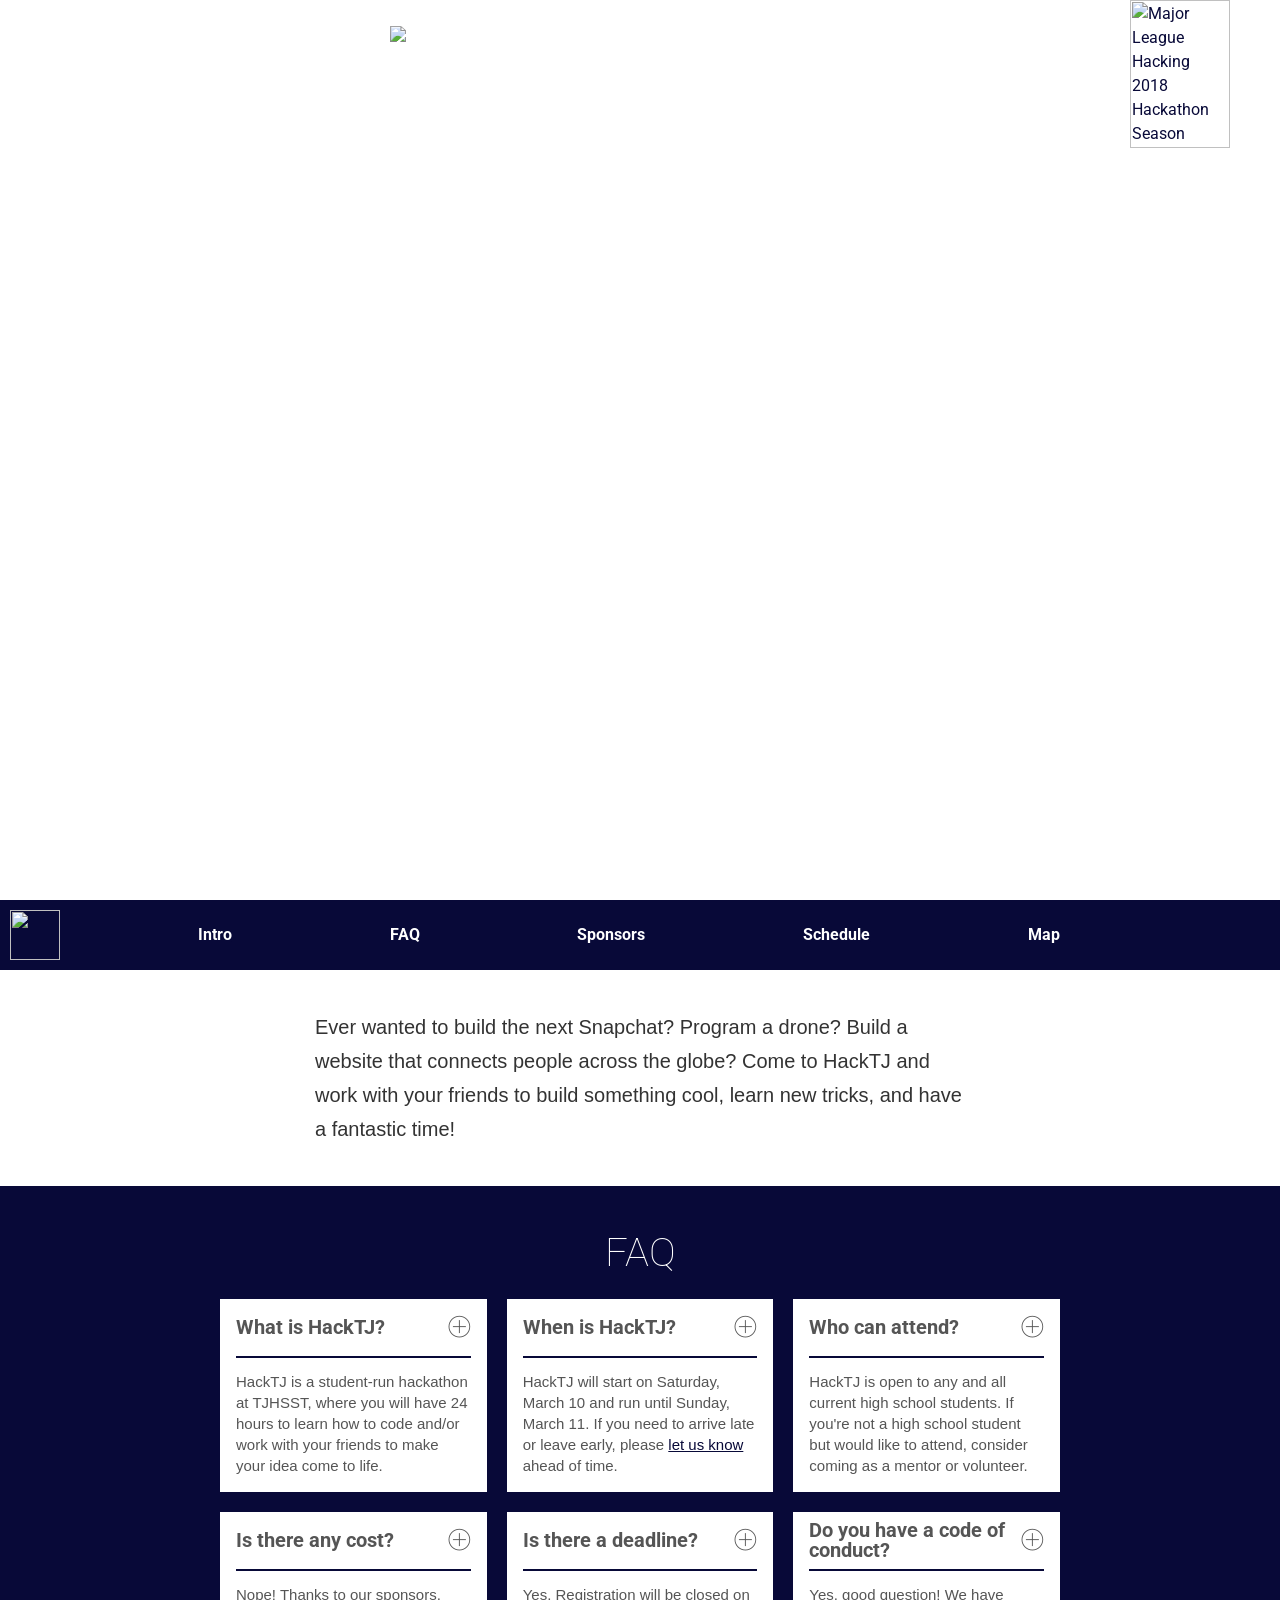
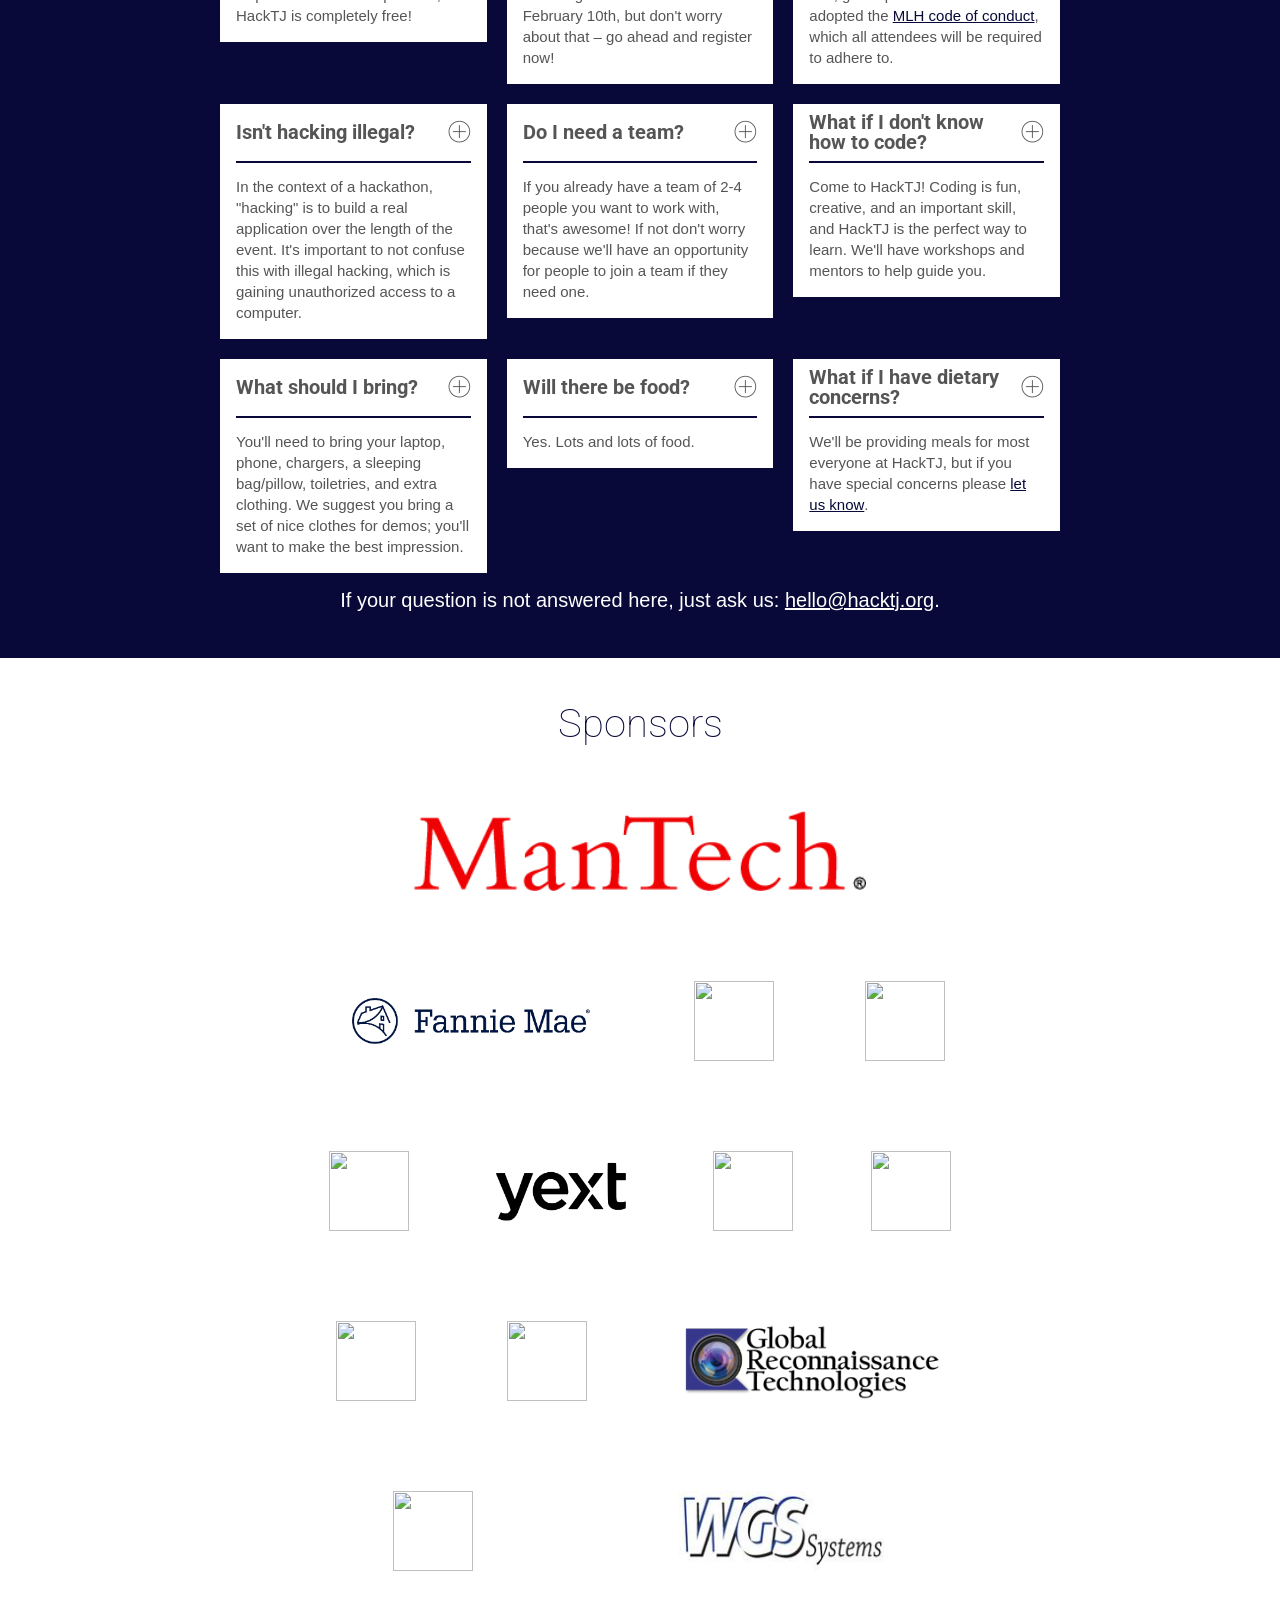
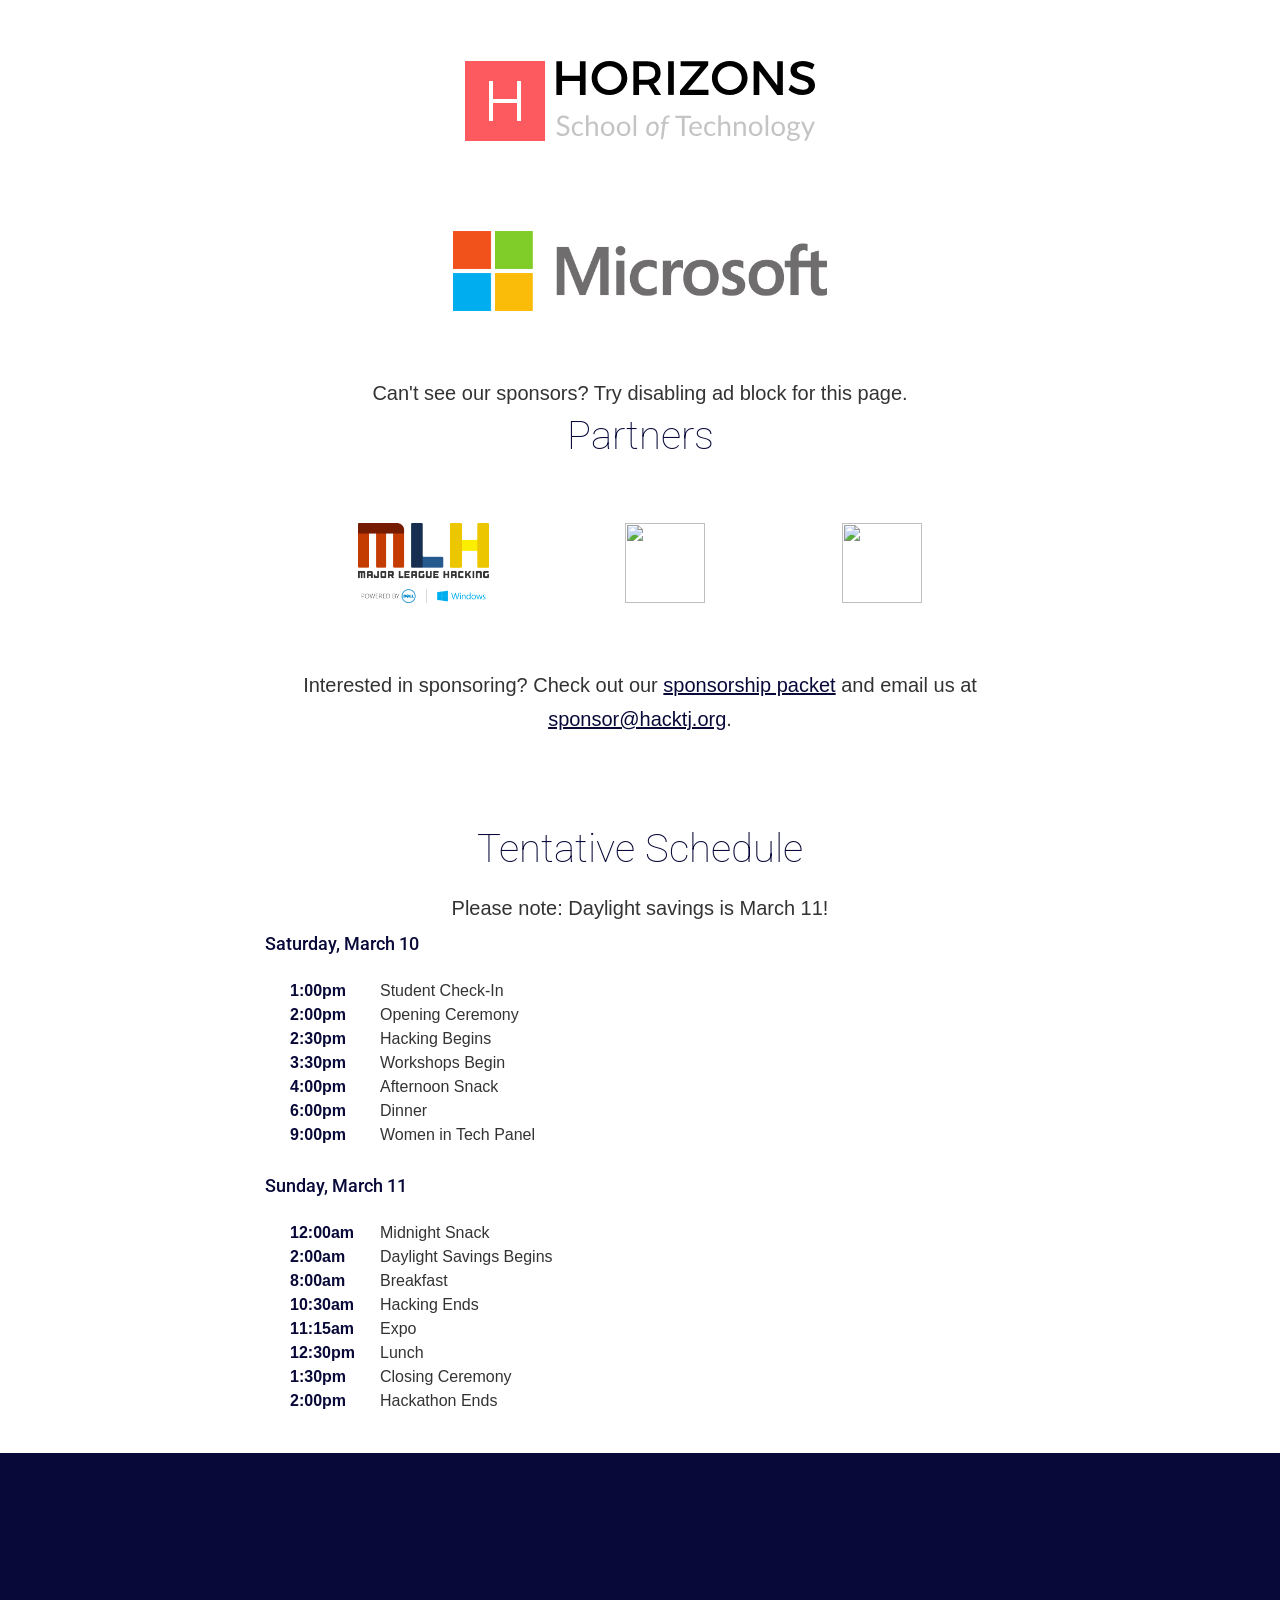
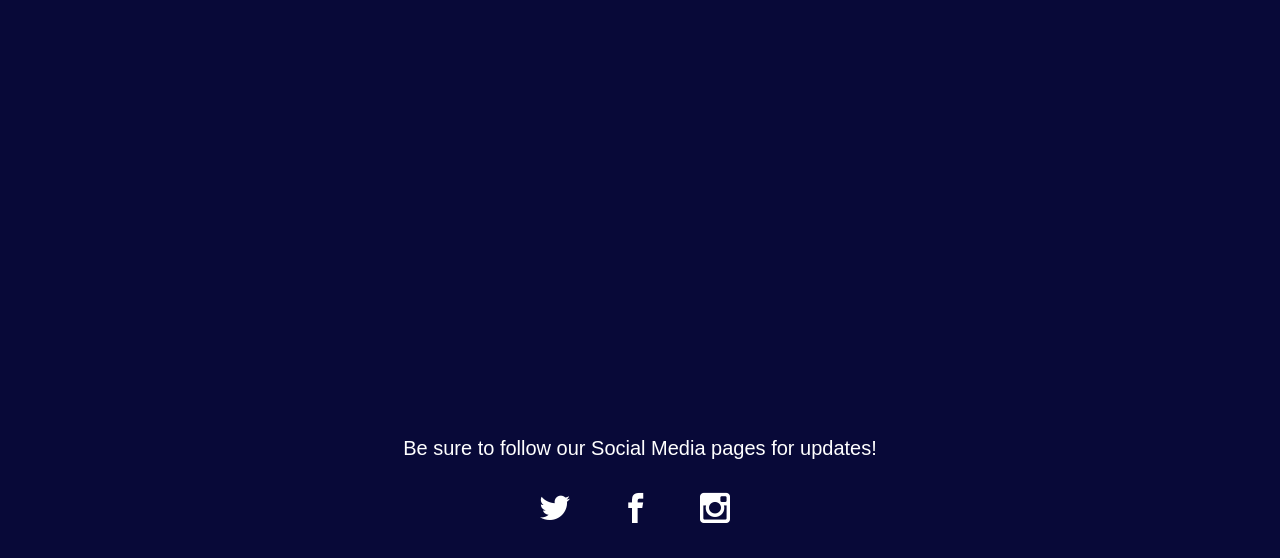
==== commit 90024c87: "Update 2018-12-27T19:21:23.572Z" ====
--- a/index.html
+++ b/index.html
@@ -1 +1 @@
-<html prefix="og: http://ogp.me/ns#"><head><title>HackTJ 6.0</title><meta http-equiv="CACHE-CONTROL" content="NO-CACHE"/><meta http-equiv="content-type" content="text/html; charset=utf-8"/><meta name="viewport" content="width=device-width, initial-scale=1.0"/><meta name="apple-mobile-web-app-status-bar-style" content="black-translucent"/><meta name="apple-mobile-web-app-capable" content="yes"/><meta property="og:title" content="HackTJ 6.0"/><meta property="og:description" content="The original high school hackathon is back. April 6th-7th, 2019."/><meta property="og:site_name" content="HackTJ"/><meta property="og:image" content="img/logo2.png"/><meta name="twitter:card" content="summary_large_image"/><meta name="twitter:site" content="@hacktjofficial"/><meta name="twitter:title" content="HackTJ 6.0"/><meta name="twitter:description" content="The original high school hackathon is back. April 6th-7th, 2019."/><meta name="twitter:image" content="img/logo2.png"/><link rel="icon" type="image/png" href="/img/logo2.png"/><link rel="stylesheet" href="https://fonts.googleapis.com/css?family=Roboto:100,300,400" type="text/css"/><link rel="stylesheet" href="https://api.tiles.mapbox.com/mapbox-gl-js/v0.44.1/mapbox-gl.css" type="text/css"/><link rel="stylesheet" href="css/main.css?v=1.2" type="text/css"/></head><body><section class="hero"><a id="mlh-trust-badge" href="https://mlh.io/seasons/na-2019/events?utm_source=na-hackathon&amp;utm_medium=TrustBadge&amp;utm_campaign=2019-season&amp;utm_content=white" target="_blank" style="display:block;max-width:100px;min-width:60px;position:fixed;right:50px;top:0;width:10%;z-index:10000"><img src="https://s3.amazonaws.com/logged-assets/trust-badge/2019/mlh-trust-badge-2019-white.svg" alt="Major League Hacking 2019 Hackathon Season" style="width:100%;"/></a><div class="container"><img class="logo" src="/img/bigweblogo.png" alt="HackTJ"/><div class="event-date">April 6th-7th, 2019</div><div class="event-location">Thomas Jefferson High School for Science and Technology</div><div class="register-button-block top"><a class="button register-button mentor" href="/history">Past Projects</a><a class="button register-button mentor" href="/nearby">Nearby Hackathons</a><a class="button register-button mentor" href="https://hacktj2018.devpost.com/">Devpost</a></div></div></section><navcontainer><nav><img src="/img/bigweblogo.png"/><a href="#intro"><h1>Intro</h1></a><a href="#faq"><h1>FAQ</h1></a><a href="#sponsor"><h1>Sponsors</h1></a><a href="#schedule"><h1>Schedule</h1></a><a href="#map"><h1>Map</h1></a></nav><a class="anchor" id="intro"></a><section class="intro"><div class="container"><div class="animation-container vertical left top extra-height" id="trigger"><div class="animated"></div></div><p class="large">Ever wanted to build the next Snapchat? Program a drone? Build a website that connects people across the globe? Come to HackTJ and work with your friends to build something cool, learn new tricks, and have a fantastic time!</p></div></section><a class="anchor" id="faq"></a><section class="red faq"><div class="container"><div class="animation-container vertical left top"><div class="animated white"></div></div><div class="header-row"><div class="animation-container horizontal left-side"><div class="animated left white"></div></div><h1 class="section-title">FAQ</h1><div class="animation-container horizontal right-side"><div class="animated left white"></div></div></div><ul class="faq-container"><div class="row"><li class="question-group"><h3 class="question">What is HackTJ?<div class="icon icon-plus"></div><div class="icon icon-close"></div></h3><div class="answer"><p>HackTJ is a student-run hackathon at TJHSST, where you will have 24 hours to learn how to code and/or work with your friends to make your idea come to life.</p></div></li><li class="question-group"><h3 class="question">When is HackTJ?<div class="icon icon-plus"></div><div class="icon icon-close"></div></h3><div class="answer"><p>HackTJ will start on Saturday, April 6th and run until Sunday, April 7th. If you need to arrive late or leave early, please <a href="mailto:hello@hacktj.org">let us know</a> ahead of time.</p></div></li><li class="question-group"><h3 class="question">Who can attend?<div class="icon icon-plus"></div><div class="icon icon-close"></div></h3><div class="answer"><p>HackTJ is open to any and all current high school students. If you're not a high school student but would like to attend, consider coming as a mentor or volunteer.</p></div></li></div><div class="row"><li class="question-group"><h3 class="question">Is there any cost?<div class="icon icon-plus"></div><div class="icon icon-close"></div></h3><div class="answer"><p>Nope! Thanks to our sponsors, HackTJ is completely free!</p></div></li><li class="question-group"><h3 class="question">Is there a deadline?<div class="icon icon-plus"></div><div class="icon icon-close"></div></h3><div class="answer"><p>Yes. Registration will be closed on February 10th, but don't worry about that – go ahead and register now!</p></div></li><li class="question-group"><h3 class="question small">Do you have a code of conduct?<div class="icon icon-plus"></div><div class="icon icon-close"></div></h3><div class="answer"><p>Yes, good question! We have adopted the <a href="https://hacktj.org/conduct.pdf" target="_blank">MLH code of conduct</a>, which all attendees will be required to adhere to. </p></div></li></div><div class="row"><li class="question-group"><h3 class="question">Isn't hacking illegal?<div class="icon icon-plus"></div><div class="icon icon-close"></div></h3><div class="answer"><p>In the context of a hackathon, "hacking" is to build a real application over the length of the event. It's important to not confuse this with illegal hacking, which is gaining unauthorized access to a computer. </p></div></li><li class="question-group"><h3 class="question">Do I need a team?<div class="icon icon-plus"></div><div class="icon icon-close"></div></h3><div class="answer"><p>If you already have a team of 2-4 people you want to work with, that's awesome! If not don't worry because we'll have an opportunity for people to join a team if they need one.</p></div></li><li class="question-group"><h3 class="question small">What if I don't know how to code?<div class="icon icon-plus"></div><div class="icon icon-close"></div></h3><div class="answer"><p>Come to HackTJ! Coding is fun, creative, and an important skill, and HackTJ is the perfect way to learn. We'll have workshops and mentors to help guide you. </p></div></li></div><div class="row"><li class="question-group"><h3 class="question">What should I bring?<div class="icon icon-plus"></div><div class="icon icon-close"></div></h3><div class="answer"><p>You'll need to bring your laptop, phone, chargers, a sleeping bag/pillow, toiletries, and extra clothing. We suggest you bring a set of nice clothes for demos; you'll want to make the best impression.</p></div></li><li class="question-group"><h3 class="question">Will there be food?<div class="icon icon-plus"></div><div class="icon icon-close"></div></h3><div class="answer"><p>Yes. Lots and lots of food.</p></div></li><li class="question-group"><h3 class="question small">What if I have dietary concerns?<div class="icon icon-plus"></div><div class="icon icon-close"></div></h3><div class="answer"><p>We'll be providing meals for most everyone at HackTJ, but if you have special concerns please <a href="mailto:hello@hacktj.org">let us know</a>.</p></div></li></div></ul><p class="large">If your question is not answered here, just ask us: <a href="mailto:hello@hacktj.org">hello@hacktj.org</a>.</p><div class="animation-container vertical right bottom"><div class="animated white"></div></div></div></section><a class="anchor" id="sponsor"></a><section id="sponsors"><div class="container"><div class="animation-container vertical top right extra-right extra-height"><div class="animated"></div></div><h1 class="section-title">Last Year's Sponsors</h1><div class="partner-container"></div><p class="large">Can't see our sponsors? Try disabling ad block for this page.</p><h1 class="section-title">Partners</h1><div class="partner-container"></div><p class="large">Interested in sponsoring? Check out our <a href="sponsorship.pdf">sponsorship packet</a> and email us at <a href="mailto:sponsor@hacktj.org">sponsor@hacktj.org</a>.</p></div></section><div class="animation-container horizontal sponsors"><div class="animated right"></div></div><a class="anchor" id="schedule"></a><section class="schedule" id="schedules"><div class="container"><div class="animation-container vertical top left extra-height"><div class="animated"></div></div><h1 class="section-title">Last Year's Schedule</h1><ul class="day"><div class="day-title"><h3>Saturday, March 10</h3><div class="animation-container horizontal line-schedule"><div class="animated left"></div></div></div><li class="item"><h6 class="time">1:00pm</h6><div class="description">Student Check-In</div></li><li class="item"><h6 class="time">2:00pm</h6><div class="description">Opening Ceremony</div></li><li class="item"><h6 class="time">2:30pm</h6><div class="description">Hacking Begins</div></li><li class="item"><h6 class="time">3:30pm</h6><div class="description">Workshops Begin</div></li><li class="item"><h6 class="time">4:00pm</h6><div class="description">Afternoon Snack</div></li><li class="item"><h6 class="time">6:00pm</h6><div class="description">Dinner</div></li><li class="item"><h6 class="time">9:00pm</h6><div class="description">Women in Tech Panel </div></li></ul><ul class="day"><div class="day-title"><h3>Sunday, March 11</h3><div class="animation-container horizontal line-schedule"><div class="animated left"></div></div></div><li class="item"><h6 class="time">12:00am</h6><div class="description">Midnight Snack</div></li><li class="item"><h6 class="time">2:00am</h6><div class="description">Daylight Savings Begins</div></li><li class="item"><h6 class="time">8:00am</h6><div class="description">Breakfast</div></li><li class="item"><h6 class="time">10:30am</h6><div class="description">Hacking Ends</div></li><li class="item"><h6 class="time">11:15am</h6><div class="description">Expo</div></li><li class="item"><h6 class="time">12:30pm</h6><div class="description">Lunch</div></li><li class="item"><h6 class="time">1:30pm</h6><div class="description">Closing Ceremony</div></li><li class="item"><h6 class="time">2:00pm</h6><div class="description">Hackathon Ends</div></li></ul></div></section><a class="anchor" id="maps"></a><section class="red map"><div class="map-container" id="map"></div><div class="animation-container vertical top left extra-left"><div class="animated"></div></div><div class="animation-container horizontal"><div class="animated left"></div></div><div class="info-circle" id="map-info"><div class="info-container"><h6>TJHSST</h6><div class="address">6560 Braddock Road</div><div class="address">Alexandria, VA</div><a class="button small" href="https://www.google.com/maps/place/Thomas+Jefferson+High+School+for+Science+and+Technology/@38.8185004,-77.1708548,17z/data=!3m1!4b1!4m2!3m1!1s0x89b7b2e02877e895:0xc12f564af4d3bcab" target="_blank"> <div class="text">Get directions</div><div class="icon icon-caret-right"></div></a></div></div></section><section class="red register"><div class="container"><div class="register-button-block bottom"><div class="register-text">Be sure to follow our Social Media pages for updates!</div></div><div class="social-links"><a class="social pe-so-twitter" target="_blank" href="https://twitter.com/HackTJOfficial"></a><a class="social pe-so-facebook" target="_blank" href="https://facebook.com/HackTJOfficial"></a><a class="social pe-so-instagram" target="_blank" href="https://instagram.com/hacktjofficial"></a></div></div></section></navcontainer><script src="https://maps.googleapis.com/maps/api/js?key=AIzaSyAWS7s6JVHNo0slACpRH7HR4HRWAWy78Do"></script><script src="https://api.tiles.mapbox.com/mapbox-gl-js/v0.44.1/mapbox-gl.js"></script><script src="js/main.js?v=2.1" type="text/javascript"></script></body></html>+<html prefix="og: http://ogp.me/ns#"><head><title>HackTJ 5.0</title><meta http-equiv="CACHE-CONTROL" content="NO-CACHE"/><meta http-equiv="content-type" content="text/html; charset=utf-8"/><meta name="viewport" content="width=device-width, initial-scale=1.0"/><meta name="apple-mobile-web-app-status-bar-style" content="black-translucent"/><meta name="apple-mobile-web-app-capable" content="yes"/><meta property="og:title" content="HackTJ 5.0"/><meta property="og:description" content="The original high school hackathon is back. March 10th-11th, 2018."/><meta property="og:site_name" content="HackTJ"/><meta property="og:image" content="https://hacktj.org/2018/img/favicon.png"/><meta name="twitter:card" content="summary_large_image"/><meta name="twitter:site" content="@hacktjofficial"/><meta name="twitter:title" content="HackTJ 5.0"/><meta name="twitter:description" content="The original high school hackathon is back. March 10th-11th, 2018."/><meta name="twitter:image" content="https://hacktj.org/2018/img/favicon.png"/><link rel="icon" type="image/png" href="https://hacktj.org/2018/img/favicon.png"/><link rel="stylesheet" href="https://fonts.googleapis.com/css?family=Roboto:100,300,400" type="text/css"/><link rel="stylesheet" href="https://api.tiles.mapbox.com/mapbox-gl-js/v0.44.1/mapbox-gl.css" type="text/css"/><link rel="stylesheet" href="css/main.css?v=1.2" type="text/css"/></head><body><section class="hero"><a id="mlh-trust-badge" href="https://mlh.io/seasons/na-2018/events?utm_source=na-2018&amp;utm_medium=TrustBadge&amp;utm_campaign=na-2018&amp;utm_content=white" target="_blank" style="display:block;max-width:100px;min-width:60px;position:fixed;right:50px;top:0;width:10%;z-index:10000"><img src="https://s3.amazonaws.com/logged-assets/trust-badge/2018/white.svg" alt="Major League Hacking 2018 Hackathon Season" style="width:100%;"/></a><div class="container"><img class="logo" src="https://hacktj.org/2018/img/logo.png" alt="HackTJ"/><div class="event-date">April 6th-7th, 2019</div><div class="event-location">Thomas Jefferson High School for Science and Technology</div><div class="register-button-block top"><a class="button register-button mentor" href="/history">Past Projects</a><a class="button register-button mentor" href="/nearby">Nearby Hackathons</a><a class="button register-button mentor" href="https://hacktj2018.devpost.com/">Devpost</a></div></div></section><navcontainer><nav><img src="/img/logo.png"/><a href="#intro"><h1>Intro</h1></a><a href="#faq"><h1>FAQ</h1></a><a href="#sponsor"><h1>Sponsors</h1></a><a href="#schedule"><h1>Schedule</h1></a><a href="#map"><h1>Map</h1></a></nav><a class="anchor" id="intro"></a><section class="intro"><div class="container"><div class="animation-container vertical left top extra-height" id="trigger"><div class="animated"></div></div><p class="large">Ever wanted to build the next Snapchat? Program a drone? Build a website that connects people across the globe? Come to HackTJ and work with your friends to build something cool, learn new tricks, and have a fantastic time!</p></div></section><a class="anchor" id="faq"></a><section class="red faq"><div class="container"><div class="animation-container vertical left top"><div class="animated white"></div></div><div class="header-row"><div class="animation-container horizontal left-side"><div class="animated left white"></div></div><h1 class="section-title">FAQ</h1><div class="animation-container horizontal right-side"><div class="animated left white"></div></div></div><ul class="faq-container"><div class="row"><li class="question-group"><h3 class="question">What is HackTJ?<div class="icon icon-plus"></div><div class="icon icon-close"></div></h3><div class="answer"><p>HackTJ is a student-run hackathon at TJHSST, where you will have 24 hours to learn how to code and/or work with your friends to make your idea come to life.</p></div></li><li class="question-group"><h3 class="question">When is HackTJ?<div class="icon icon-plus"></div><div class="icon icon-close"></div></h3><div class="answer"><p>HackTJ will start on Saturday, March 10 and run until Sunday, March 11. If you need to arrive late or leave early, please <a href="mailto:hello@hacktj.org">let us know</a> ahead of time.</p></div></li><li class="question-group"><h3 class="question">Who can attend?<div class="icon icon-plus"></div><div class="icon icon-close"></div></h3><div class="answer"><p>HackTJ is open to any and all current high school students. If you're not a high school student but would like to attend, consider coming as a mentor or volunteer.</p></div></li></div><div class="row"><li class="question-group"><h3 class="question">Is there any cost?<div class="icon icon-plus"></div><div class="icon icon-close"></div></h3><div class="answer"><p>Nope! Thanks to our sponsors, HackTJ is completely free!</p></div></li><li class="question-group"><h3 class="question">Is there a deadline?<div class="icon icon-plus"></div><div class="icon icon-close"></div></h3><div class="answer"><p>Yes. Registration will be closed on February 10th, but don't worry about that – go ahead and register now!</p></div></li><li class="question-group"><h3 class="question small">Do you have a code of conduct?<div class="icon icon-plus"></div><div class="icon icon-close"></div></h3><div class="answer"><p>Yes, good question! We have adopted the <a href="https://hacktj.org/conduct.pdf" target="_blank">MLH code of conduct</a>, which all attendees will be required to adhere to. </p></div></li></div><div class="row"><li class="question-group"><h3 class="question">Isn't hacking illegal?<div class="icon icon-plus"></div><div class="icon icon-close"></div></h3><div class="answer"><p>In the context of a hackathon, "hacking" is to build a real application over the length of the event. It's important to not confuse this with illegal hacking, which is gaining unauthorized access to a computer. </p></div></li><li class="question-group"><h3 class="question">Do I need a team?<div class="icon icon-plus"></div><div class="icon icon-close"></div></h3><div class="answer"><p>If you already have a team of 2-4 people you want to work with, that's awesome! If not don't worry because we'll have an opportunity for people to join a team if they need one.</p></div></li><li class="question-group"><h3 class="question small">What if I don't know how to code?<div class="icon icon-plus"></div><div class="icon icon-close"></div></h3><div class="answer"><p>Come to HackTJ! Coding is fun, creative, and an important skill, and HackTJ is the perfect way to learn. We'll have workshops and mentors to help guide you. </p></div></li></div><div class="row"><li class="question-group"><h3 class="question">What should I bring?<div class="icon icon-plus"></div><div class="icon icon-close"></div></h3><div class="answer"><p>You'll need to bring your laptop, phone, chargers, a sleeping bag/pillow, toiletries, and extra clothing. We suggest you bring a set of nice clothes for demos; you'll want to make the best impression.</p></div></li><li class="question-group"><h3 class="question">Will there be food?<div class="icon icon-plus"></div><div class="icon icon-close"></div></h3><div class="answer"><p>Yes. Lots and lots of food.</p></div></li><li class="question-group"><h3 class="question small">What if I have dietary concerns?<div class="icon icon-plus"></div><div class="icon icon-close"></div></h3><div class="answer"><p>We'll be providing meals for most everyone at HackTJ, but if you have special concerns please <a href="mailto:hello@hacktj.org">let us know</a>.</p></div></li></div></ul><p class="large">If your question is not answered here, just ask us: <a href="mailto:hello@hacktj.org">hello@hacktj.org</a>.</p><div class="animation-container vertical right bottom"><div class="animated white"></div></div></div></section><a class="anchor" id="sponsor"></a><section id="sponsors"><div class="container"><div class="animation-container vertical top right extra-right extra-height"><div class="animated"></div></div><h1 class="section-title">Sponsors</h1><div class="partner-container"></div><p class="large">Can't see our sponsors? Try disabling ad block for this page.</p><h1 class="section-title">Partners</h1><div class="partner-container"></div><p class="large">Interested in sponsoring? Check out our <a href="sponsorship.pdf">sponsorship packet</a> and email us at <a href="mailto:sponsor@hacktj.org">sponsor@hacktj.org</a>.</p></div></section><div class="animation-container horizontal sponsors"><div class="animated right"></div></div><a class="anchor" id="schedule"></a><section class="schedule" id="schedules"><div class="container"><div class="animation-container vertical top left extra-height"><div class="animated"></div></div><h1 class="section-title">Tentative Schedule</h1><p class="large" style="text-align:center">Please note: Daylight savings is March 11!</p><ul class="day"><div class="day-title"><h3>Saturday, March 10</h3><div class="animation-container horizontal line-schedule"><div class="animated left"></div></div></div><li class="item"><h6 class="time">1:00pm</h6><div class="description">Student Check-In</div></li><li class="item"><h6 class="time">2:00pm</h6><div class="description">Opening Ceremony</div></li><li class="item"><h6 class="time">2:30pm</h6><div class="description">Hacking Begins</div></li><li class="item"><h6 class="time">3:30pm</h6><div class="description">Workshops Begin</div></li><li class="item"><h6 class="time">4:00pm</h6><div class="description">Afternoon Snack</div></li><li class="item"><h6 class="time">6:00pm</h6><div class="description">Dinner</div></li><li class="item"><h6 class="time">9:00pm</h6><div class="description">Women in Tech Panel </div></li></ul><ul class="day"><div class="day-title"><h3>Sunday, March 11</h3><div class="animation-container horizontal line-schedule"><div class="animated left"></div></div></div><li class="item"><h6 class="time">12:00am</h6><div class="description">Midnight Snack</div></li><li class="item"><h6 class="time">2:00am</h6><div class="description">Daylight Savings Begins</div></li><li class="item"><h6 class="time">8:00am</h6><div class="description">Breakfast</div></li><li class="item"><h6 class="time">10:30am</h6><div class="description">Hacking Ends</div></li><li class="item"><h6 class="time">11:15am</h6><div class="description">Expo</div></li><li class="item"><h6 class="time">12:30pm</h6><div class="description">Lunch</div></li><li class="item"><h6 class="time">1:30pm</h6><div class="description">Closing Ceremony</div></li><li class="item"><h6 class="time">2:00pm</h6><div class="description">Hackathon Ends</div></li></ul></div></section><a class="anchor" id="maps"></a><section class="red map"><div class="map-container" id="map"></div><div class="animation-container vertical top left extra-left"><div class="animated"></div></div><div class="animation-container horizontal"><div class="animated left"></div></div><div class="info-circle" id="map-info"><div class="info-container"><h6>TJHSST</h6><div class="address">6560 Braddock Road</div><div class="address">Alexandria, VA</div><a class="button small" href="https://www.google.com/maps/place/Thomas+Jefferson+High+School+for+Science+and+Technology/@38.8185004,-77.1708548,17z/data=!3m1!4b1!4m2!3m1!1s0x89b7b2e02877e895:0xc12f564af4d3bcab" target="_blank"> <div class="text">Get directions</div><div class="icon icon-caret-right"></div></a></div></div></section><section class="red register"><div class="container"><div class="register-button-block bottom"><div class="register-text">Be sure to follow our Social Media pages for updates!</div></div><div class="social-links"><a class="social pe-so-twitter" target="_blank" href="https://twitter.com/HackTJOfficial"></a><a class="social pe-so-facebook" target="_blank" href="https://facebook.com/HackTJOfficial"></a><a class="social pe-so-instagram" target="_blank" href="https://instagram.com/hacktjofficial"></a></div></div></section></navcontainer><script src="https://maps.googleapis.com/maps/api/js?key=AIzaSyAWS7s6JVHNo0slACpRH7HR4HRWAWy78Do"></script><script src="https://api.tiles.mapbox.com/mapbox-gl-js/v0.44.1/mapbox-gl.js"></script><script src="js/main.js?v=2.1" type="text/javascript"></script></body></html>
--- a/css/main.css
+++ b/css/main.css
@@ -1,4 +1,4 @@
 :root{-ms-overflow-style:-ms-autohiding-scrollbar;overflow-y:scroll;text-size-adjust:100%}audio:not([controls]){display:none}details{display:block}input[type="number"]{width:auto}input[type="search"]{-webkit-appearance:textfield}input[type="search"]::-webkit-search-cancel-button,input[type="search"]::-webkit-search-decoration{-webkit-appearance:none}main,summary{display:block}pre{overflow:auto}progress{display:inline-block}textarea{overflow:auto}template,[hidden]{display:none}[unselectable]{user-select:none}:root{box-sizing:border-box;color:#555;cursor:default;font-family:"Helvetica","Arial",sans-serif;font-size:14px;line-height:1.5;text-rendering:optimizeLegibility;vertical-align:top}@media (min-width: 30em){:root{font-size:16px}}*,::after,::before{box-sizing:inherit;color:inherit;font-family:inherit;font-size:inherit;line-height:inherit;text-decoration:inherit;vertical-align:inherit}*{cursor:inherit;margin:0;padding:0}body{background-color:#fff}a,button,input,select,textarea{cursor:initial}hr{border:0;border-top:1px solid #e0e0e0;display:block;height:1px;margin:20px 0}figure{margin:24px 1em}figcaption{color:#666;font-style:italic;text-align:center}::selection{background-color:#d6d6d6}::-moz-selection{background-color:#d6d6d6}blockquote{border-left:1px solid #e0e0e0;color:#666;margin-bottom:20px;padding:0 1em}blockquote cite,blockquote footer{display:block;font-size:80%;font-style:italic;margin-top:10px}blockquote cite:before,blockquote footer:before{content:"\2014 \00A0"}.blockquote--reverse{border-left:none;border-right:1px solid #e0e0e0;text-align:right}ul,ol{padding-left:1.5em;margin-bottom:10px}ul ul,ul ol,ol ul,ol ol{margin-bottom:0}ul ul{list-style-type:square}ul ol{list-style-type:lower-roman}ol ol{list-style-type:lower-roman}ol ul{list-style-type:square}.list--unstyled{list-style:none;padding-left:0}.list--unstyled li{padding-left:0}.list--inline{padding-left:0}.list--inline li{display:inline;list-style:none;padding-left:1.5em}.list--inline li:first-child{padding-left:0}dl{margin-bottom:24px}dt{font-weight:bold}dt,dd{margin-bottom:10px}@media (min-width: 60em){.dl--horizontal dt{clear:left;float:left;overflow:hidden;text-align:right;text-overflow:ellipsis;white-space:nowrap;width:150px}.dl--horizontal dd{margin-left:165px}.dl--horizontal dd:before,.dl--horizontal dd:after{content:"";display:table}.dl--horizontal dd:after{clear:both}}@media print{@page{margin:.5cm}*,*:before,*:after{background:transparent !important;color:black !important;filter:none !important;text-shadow:none !important}:root{background-color:white;color:black;font:11pt/1.3 "Georgia","Times New Roman","Times",serif}img{max-width:100% !important;page-break-after:avoid;page-break-inside:avoid}.show--print{display:block;visibility:visible}.hide--print,video,audio,object,embed,nav,footer,a[href^="#"]:after{display:none;visibility:hidden}p,h2,h3,.h2,.h3{orphans:3;widows:3}h2,h3,.h2,.h3{page-break-after:avoid}a,a:visited{color:black;font-size:.57em;text-decoration:underline;word-wrap:break-word}a[href]:after,a:visited[href]:after{content:" (" attr(href) ")";font-size:smaller}q:after{content:" (Source: " attr(cite) ")"}abbr[title]:after{content:" (" attr(title) ")"}a:after,a[href^="javascript:"]:after,a[href^="#"]:after{content:""}pre,code{background-color:none;border:1px solid #e0e0e0;page-break-inside:avoid}blockquote{border:none;page-break-inside:avoid}thead{display:table-header-group}tr,img{page-break-inside:avoid}ol{padding-left:1.25em}ul{padding-left:0;list-style:none}ul ul,ul ul ul{padding-left:1.5em}ul li,ol li{content:"&raquo; "}}@media print and (min-width: 30em){table{page-break-inside:avoid;width:100% !important}table th,table td{line-height:40px !important}}@media print{.badge,.badge:before,.badge *:after,.label,.label:before,.label *:after,.spinner,.spinner:before,.spinner *:after,.tooltip,.tooltip:before,.tooltip *:after,[data-hint],[data-hint]:before,[data-hint] *:after,.progress,.progress:before,.progress *:after,.breadcrumbs,.breadcrumbs:before,.breadcrumbs *:after,.modal,.modal:before,.modal *:after,.alert,.alert:before,.alert *:after{display:none;visibility:hidden}}table{border:1px solid #e0e0e0;border-collapse:collapse;border-spacing:0;empty-cells:show;margin-bottom:24px;width:100%}table caption{color:#555;font-size:85%;font-style:italic;line-height:48px;text-align:center}table thead{background-color:#f5f5f5;text-align:left}table th,table td{border-right:1px solid #e0e0e0;line-height:24px;overflow:visible;padding:8px 1em}@media (min-width: 30em){table th,table td{line-height:48px}}table th:last-child,table td:last-child{border-right:none}table tr,table td{transition:background-color 150ms}@media (min-width: 30em){table{width:auto}table th,table td{padding:0 2.5em}}.table--responsive{overflow:auto;width:100%}.table--responsive::-webkit-scrollbar{height:14px;width:14px;-webkit-appearance:none}.table--responsive::-webkit-scrollbar-thumb{background-color:rgba(50,50,50,0.2);border:3px solid white;border-radius:8px}.table--responsive table{margin-bottom:0}.table--full{width:100%}.table--border{border:1px solid #e0e0e0}.table--border thead,.table--border td{border-bottom:1px solid #e0e0e0}.table--borderOuter{border:1px solid #e0e0e0}.table--borderOuter th,.table--borderOuter td{border-right:none}.table--borderHorizontal thead,.table--borderHorizontal td{border-bottom:1px solid #e0e0e0}.table--borderHorizontal th,.table--borderHorizontal td{border-right:none}.table--flat{border:none}.table--flat td{border-bottom:none}.table--flat th,.table--flat td{border-right:none}.table--fillEven tbody tr:nth-child(even){background-color:#f5f5f5}.table--fillOdd tbody tr:nth-child(odd){background-color:#f5f5f5}.table--hoverRow tbody tr:hover{background-color:#f5f5f5}.table--hoverCell tbody td:hover{background-color:#f5f5f5}i,em,.italic{font-style:italic}b,strong,.bold{font-weight:bold}small,.small{font-size:75%;vertical-align:text-bottom}p{margin-bottom:20px}a{background-color:transparent;color:#4591aa;cursor:pointer;text-decoration:none;transition:150ms}a:hover,a:focus{color:#2f6374}h1 a,h2 a,h3 a,.h1 a,.h2 a,.h3 a{color:#555}h1 a:hover,h1 a:focus,h2 a:hover,h2 a:focus,h3 a:hover,h3 a:focus,.h1 a:hover,.h1 a:focus,.h2 a:hover,.h2 a:focus,.h3 a:hover,.h3 a:focus{color:#4591aa;text-decoration:none}abbr[title]{border-bottom:1px dotted #e0e0e0;cursor:help}code,pre,kbd,samp{font-family:"Consolas",monospace;font-size:.875em}pre{padding:16px 1.5em}code{vertical-align:middle;white-space:nowrap}code,pre{background-color:#f5f5f5;border:1px solid #e0e0e0;border-radius:3px;color:#484848;margin-bottom:24px}code{padding:2px 3px}pre code{background-color:transparent;border:none;padding:0;vertical-align:inherit;white-space:pre}.pre--flat{background-color:transparent;border:0;border-radius:none;padding:0}kbd{background-color:transparent;border:1px solid #e0e0e0;border-radius:3px;box-shadow:0 2px 0 -1px #fff,0 2px 0 #dcdcdc;display:inline-block;line-height:1.75;margin:-3px 2px 0;padding:2px 6px 0;white-space:nowrap}address{font-style:normal}[container]{box-sizing:border-box;margin:0 auto;max-width:1200px;padding-left:10px;padding-right:10px;width:100%}[row]{margin-left:-10px;margin-right:-10px;margin-bottom:0}[row]:before,[row]:after{content:"";display:table}[row]:after{clear:both}[column]{box-sizing:border-box;float:left;margin-bottom:0;width:100%;padding-left:10px;padding-right:10px}@media (min-width: 48em){[column~="1"]{width:8.33333%}[column~="2"]{width:16.66667%}[column~="3"]{width:25%}[column~="4"]{width:33.33333%}[column~="5"]{width:41.66667%}[column~="6"]{width:50%}[column~="7"]{width:58.33333%}[column~="8"]{width:66.66667%}[column~="9"]{width:75%}[column~="10"]{width:83.33333%}[column~="11"]{width:91.66667%}[column~="12"]{width:100%}[column~="+1"]{margin-left:8.33333%}[column~="+2"]{margin-left:16.66667%}[column~="+3"]{margin-left:25%}[column~="+4"]{margin-left:33.33333%}[column~="+5"]{margin-left:41.66667%}[column~="+6"]{margin-left:50%}[column~="+7"]{margin-left:58.33333%}[column~="+8"]{margin-left:66.66667%}[column~="+9"]{margin-left:75%}[column~="+10"]{margin-left:83.33333%}[column~="+11"]{margin-left:91.66667%}}.text--muted{color:#aaa !important}.bg--muted{background-color:#aaa !important}.text--primary{color:#4591aa !important}.bg--primary{background-color:#4591aa !important}.text--success{color:#45ca69 !important}.bg--success{background-color:#45ca69 !important}.text--warning{color:#ffb800 !important}.bg--warning{background-color:#ffb800 !important}.text--error{color:#ca4829 !important}.bg--error{background-color:#ca4829 !important}.show--xsm,.hide--sm,.hide--md,.hide--lg,.hide--xlg,.hide--print,.hide--hd{display:block;visibility:visible}.hide--xsm,.show--sm,.show--md,.show--lg,.show--xlg,.show--print,.show--hd{display:none;visibility:hidden}@media (min-width: 48em){.show--sm,.hide--xsm,.hide--md,.hide--lg,.hide--xlg{display:block;visibility:visible}.hide--sm,.show--xsm,.show--md,.show--lg,.show--xlg{display:none;visibility:hidden}}@media (min-width: 60em){.show--md,.hide--sm,.hide--xsm,.hide--lg,.hide--xlg{display:block;visibility:visible}.hide--md,.show--sm,.show--xsm,.show--lg,.show--xlg{display:none;visibility:hidden}}@media (min-width: 70em){.show--lg,.hide--xsm,.hide--sm,.hide--md,.hide--xlg{display:block;visibility:visible}.hide--lg,.show--xsm,.show--sm,.show--md,.show--xlg{display:none;visibility:hidden}}@media (min-width: 80em){.show--xlg,.hide--xsm,.hide--sm,.hide--md,.hide--lg{display:block;visibility:visible}.hide--xlg,.show--xsm,.show--sm,.show--md,.show--lg{display:none;visibility:hidden}}@media only screen and (-moz-min-device-pixel-ratio: 1.5), only screen and (-o-min-device-pixel-ratio: 3 / 2), only screen and (-webkit-min-device-pixel-ratio: 1.5), only screen and (min-device-pixel-ratio: 1.5){.show--hd{display:block;visibility:visible}.hide--hd{display:none;visibility:hidden}}.text--left{text-align:left}.text--center{text-align:center}.text--right{text-align:right}.text--justify{text-align:justify}.float--none{float:none}.float--right{float:right}.float--left{float:left}.clearfix:before,.clearfix:after{content:"";display:table}.clearfix:after{clear:both}.center--all{left:50%;position:absolute;text-align:center;top:50%;transform:translate(-50%, -50%)}.media--fluid{max-width:100%;height:auto}.screenreader{border:0 none;clip:rect(0, 0, 0, 0);height:1px;margin:-1px;overflow:hidden;padding:0;position:absolute;width:1px}.screenreader:active,.screenreader:focus{position:static;width:auto;height:auto;margin:0;overflow:visible;clip:auto}@font-face{font-family:'Pe-icon-7-stroke';src:url("../fonts/icons/icons.eot?-2irksn");src:url("../fonts/icons/icons.eot?#iefix-2irksn") format("embedded-opentype"),url("../fonts/icons/icons.woff?-2irksn") format("woff"),url("../fonts/icons/icons.ttf?-2irksn") format("truetype"),url("../fonts/icons/icons.svg?-2irksn#Pe-icon-7-stroke") format("svg");font-weight:normal;font-style:normal}[class^="icon-"],[class*=" icon-"]{display:inline-block;font-family:'Pe-icon-7-stroke';speak:none;font-style:normal;font-weight:normal;font-variant:normal;text-transform:none;line-height:1;-webkit-font-smoothing:antialiased;-moz-osx-font-smoothing:grayscale}.icon-cloud-upload:before{content:"\e68a"}.icon-cash:before{content:"\e68c"}.icon-close:before{content:"\e680"}.icon-bluetooth:before{content:"\e68d"}.icon-cloud-download:before{content:"\e68b"}.icon-way:before{content:"\e68e"}.icon-close-circle:before{content:"\e681"}.icon-id:before{content:"\e68f"}.icon-angle-up:before{content:"\e682"}.icon-wristwatch:before{content:"\e690"}.icon-angle-up-circle:before{content:"\e683"}.icon-world:before{content:"\e691"}.icon-angle-right:before{content:"\e684"}.icon-volume:before{content:"\e692"}.icon-angle-right-circle:before{content:"\e685"}.icon-users:before{content:"\e693"}.icon-angle-left:before{content:"\e686"}.icon-user-female:before{content:"\e694"}.icon-angle-left-circle:before{content:"\e687"}.icon-up-arrow:before{content:"\e695"}.icon-angle-down:before{content:"\e688"}.icon-switch:before{content:"\e696"}.icon-angle-down-circle:before{content:"\e689"}.icon-scissors:before{content:"\e697"}.icon-wallet:before{content:"\e600"}.icon-safe:before{content:"\e698"}.icon-volume2:before{content:"\e601"}.icon-volume1:before{content:"\e602"}.icon-voicemail:before{content:"\e603"}.icon-video:before{content:"\e604"}.icon-user:before{content:"\e605"}.icon-upload:before{content:"\e606"}.icon-unlock:before{content:"\e607"}.icon-umbrella:before{content:"\e608"}.icon-trash:before{content:"\e609"}.icon-tools:before{content:"\e60a"}.icon-timer:before{content:"\e60b"}.icon-ticket:before{content:"\e60c"}.icon-target:before{content:"\e60d"}.icon-sun:before{content:"\e60e"}.icon-study:before{content:"\e60f"}.icon-stopwatch:before{content:"\e610"}.icon-star:before{content:"\e611"}.icon-speaker:before{content:"\e612"}.icon-signal:before{content:"\e613"}.icon-shuffle:before{content:"\e614"}.icon-shopbag:before{content:"\e615"}.icon-share:before{content:"\e616"}.icon-server:before{content:"\e617"}.icon-search:before{content:"\e618"}.icon-film:before{content:"\e6a5"}.icon-science:before{content:"\e619"}.icon-disk:before{content:"\e6a6"}.icon-ribbon:before{content:"\e61a"}.icon-repeat:before{content:"\e61b"}.icon-refresh:before{content:"\e61c"}.icon-add-user:before{content:"\e6a9"}.icon-refresh-cloud:before{content:"\e61d"}.icon-paperclip:before{content:"\e69c"}.icon-radio:before{content:"\e61e"}.icon-note2:before{content:"\e69d"}.icon-print:before{content:"\e61f"}.icon-network:before{content:"\e69e"}.icon-prev:before{content:"\e620"}.icon-mute:before{content:"\e69f"}.icon-power:before{content:"\e621"}.icon-medal:before{content:"\e6a0"}.icon-portfolio:before{content:"\e622"}.icon-like2:before{content:"\e6a1"}.icon-plus:before{content:"\e623"}.icon-left-arrow:before{content:"\e6a2"}.icon-play:before{content:"\e624"}.icon-key:before{content:"\e6a3"}.icon-plane:before{content:"\e625"}.icon-joy:before{content:"\e6a4"}.icon-photo-gallery:before{content:"\e626"}.icon-pin:before{content:"\e69b"}.icon-phone:before{content:"\e627"}.icon-plug:before{content:"\e69a"}.icon-pen:before{content:"\e628"}.icon-right-arrow:before{content:"\e699"}.icon-paper-plane:before{content:"\e629"}.icon-delete-user:before{content:"\e6a7"}.icon-paint:before{content:"\e62a"}.icon-bottom-arrow:before{content:"\e6a8"}.icon-notebook:before{content:"\e62b"}.icon-note:before{content:"\e62c"}.icon-next:before{content:"\e62d"}.icon-news-paper:before{content:"\e62e"}.icon-musiclist:before{content:"\e62f"}.icon-music:before{content:"\e630"}.icon-mouse:before{content:"\e631"}.icon-more:before{content:"\e632"}.icon-moon:before{content:"\e633"}.icon-monitor:before{content:"\e634"}.icon-micro:before{content:"\e635"}.icon-menu:before{content:"\e636"}.icon-map:before{content:"\e637"}.icon-map-marker:before{content:"\e638"}.icon-mail:before{content:"\e639"}.icon-mail-open:before{content:"\e63a"}.icon-mail-open-file:before{content:"\e63b"}.icon-magnet:before{content:"\e63c"}.icon-loop:before{content:"\e63d"}.icon-look:before{content:"\e63e"}.icon-lock:before{content:"\e63f"}.icon-lintern:before{content:"\e640"}.icon-link:before{content:"\e641"}.icon-like:before{content:"\e642"}.icon-light:before{content:"\e643"}.icon-less:before{content:"\e644"}.icon-keypad:before{content:"\e645"}.icon-junk:before{content:"\e646"}.icon-info:before{content:"\e647"}.icon-home:before{content:"\e648"}.icon-help2:before{content:"\e649"}.icon-help1:before{content:"\e64a"}.icon-graph3:before{content:"\e64b"}.icon-graph2:before{content:"\e64c"}.icon-graph1:before{content:"\e64d"}.icon-graph:before{content:"\e64e"}.icon-global:before{content:"\e64f"}.icon-gleam:before{content:"\e650"}.icon-glasses:before{content:"\e651"}.icon-gift:before{content:"\e652"}.icon-folder:before{content:"\e653"}.icon-flag:before{content:"\e654"}.icon-filter:before{content:"\e655"}.icon-file:before{content:"\e656"}.icon-expand1:before{content:"\e657"}.icon-exapnd2:before{content:"\e658"}.icon-edit:before{content:"\e659"}.icon-drop:before{content:"\e65a"}.icon-drawer:before{content:"\e65b"}.icon-download:before{content:"\e65c"}.icon-display2:before{content:"\e65d"}.icon-display1:before{content:"\e65e"}.icon-diskette:before{content:"\e65f"}.icon-date:before{content:"\e660"}.icon-cup:before{content:"\e661"}.icon-culture:before{content:"\e662"}.icon-crop:before{content:"\e663"}.icon-credit:before{content:"\e664"}.icon-copy-file:before{content:"\e665"}.icon-config:before{content:"\e666"}.icon-compass:before{content:"\e667"}.icon-comment:before{content:"\e668"}.icon-coffee:before{content:"\e669"}.icon-cloud:before{content:"\e66a"}.icon-clock:before{content:"\e66b"}.icon-check:before{content:"\e66c"}.icon-chat:before{content:"\e66d"}.icon-cart:before{content:"\e66e"}.icon-camera:before{content:"\e66f"}.icon-call:before{content:"\e670"}.icon-calculator:before{content:"\e671"}.icon-browser:before{content:"\e672"}.icon-box2:before{content:"\e673"}.icon-box1:before{content:"\e674"}.icon-bookmarks:before{content:"\e675"}.icon-bicycle:before{content:"\e676"}.icon-bell:before{content:"\e677"}.icon-battery:before{content:"\e678"}.icon-ball:before{content:"\e679"}.icon-back:before{content:"\e67a"}.icon-attention:before{content:"\e67b"}.icon-anchor:before{content:"\e67c"}.icon-albums:before{content:"\e67d"}.icon-alarm:before{content:"\e67e"}.icon-airplay:before{content:"\e67f"}/*! Modified from font-awesome helper CSS classes - PIXEDEN
  *  Font Awesome 4.0.3 by @davegandy - http://fontawesome.io - @fontawesome
  *  License - http://fontawesome.io/license (CSS: MIT License)
- */.icon-lg{font-size:1.3333333333333333em;line-height:0.75em;vertical-align:-15%}.icon-2x{font-size:2em}.icon-3x{font-size:3em}.icon-4x{font-size:4em}.icon-5x{font-size:5em}.icon-fw{width:1.2857142857142858em;text-align:center}.icon-ul{padding-left:0;margin-left:2.142857142857143em;list-style-type:none}.icon-ul>li{position:relative}.icon-li{position:absolute;left:-2.142857142857143em;width:2.142857142857143em;top:0.14285714285714285em;text-align:center}.icon-li.icon-lg{left:-1.8571428571428572em}.icon-border{padding:.2em .25em .15em;border:solid 0.08em #eeeeee;border-radius:.1em}.pull-right{float:right}.pull-left{float:left}.pe.pull-left{margin-right:.3em}.pe.pull-right{margin-left:.3em}.icon-spin{-webkit-animation:spin 2s infinite linear;-moz-animation:spin 2s infinite linear;-o-animation:spin 2s infinite linear;animation:spin 2s infinite linear}@-moz-keyframes spin{0%{-moz-transform:rotate(0deg)}100%{-moz-transform:rotate(359deg)}}@-webkit-keyframes spin{0%{-webkit-transform:rotate(0deg)}100%{-webkit-transform:rotate(359deg)}}@-o-keyframes spin{0%{-o-transform:rotate(0deg)}100%{-o-transform:rotate(359deg)}}@-ms-keyframes spin{0%{-ms-transform:rotate(0deg)}100%{-ms-transform:rotate(359deg)}}@keyframes spin{0%{transform:rotate(0deg)}100%{transform:rotate(359deg)}}.icon-rotate-90{filter:progid:DXImageTransform.Microsoft.BasicImage(rotation=1);-webkit-transform:rotate(90deg);-moz-transform:rotate(90deg);-ms-transform:rotate(90deg);-o-transform:rotate(90deg);transform:rotate(90deg)}.icon-rotate-180{filter:progid:DXImageTransform.Microsoft.BasicImage(rotation=2);-webkit-transform:rotate(180deg);-moz-transform:rotate(180deg);-ms-transform:rotate(180deg);-o-transform:rotate(180deg);transform:rotate(180deg)}.icon-rotate-270{filter:progid:DXImageTransform.Microsoft.BasicImage(rotation=3);-webkit-transform:rotate(270deg);-moz-transform:rotate(270deg);-ms-transform:rotate(270deg);-o-transform:rotate(270deg);transform:rotate(270deg)}.icon-flip-horizontal{filter:progid:DXImageTransform.Microsoft.BasicImage(rotation=0, mirror=1);-webkit-transform:scale(-1, 1);-moz-transform:scale(-1, 1);-ms-transform:scale(-1, 1);-o-transform:scale(-1, 1);transform:scale(-1, 1)}.icon-flip-vertical{filter:progid:DXImageTransform.Microsoft.BasicImage(rotation=2, mirror=1);-webkit-transform:scale(1, -1);-moz-transform:scale(1, -1);-ms-transform:scale(1, -1);-o-transform:scale(1, -1);transform:scale(1, -1)}.icon-stack{position:relative;display:inline-block;width:2em;height:2em;line-height:2em;vertical-align:middle}.icon-stack-1x,.icon-stack-2x{position:absolute;left:0;width:100%;text-align:center}.icon-stack-1x{line-height:inherit}.icon-stack-2x{font-size:2em}.icon-inverse{color:#ffffff}.icon-va{vertical-align:middle}.icon-border{border:solid 0.08em #eaeaea}[class^="pe-7s-"],[class*=" pe-7s-"]{display:inline-block}@font-face{font-family:'pe-icon-social';src:url("../fonts/icons/pe-icon-social.eot?-96eskg");src:url("../fonts/icons/pe-icon-social.eot?#iefix-96eskg") format("embedded-opentype"),url("../fonts/icons/pe-icon-social.woff?-96eskg") format("woff"),url("../fonts/icons/pe-icon-social.ttf?-96eskg") format("truetype"),url("../fonts/icons/pe-icon-social.svg?-96eskg#pe-icon-social") format("svg");font-weight:normal;font-style:normal}[class^="pe-so-"],[class*=" pe-so-"]{display:inline-block;font-family:'pe-icon-social';speak:none;font-style:normal;font-weight:normal;font-variant:normal;text-transform:none;line-height:1;-webkit-font-smoothing:antialiased;-moz-osx-font-smoothing:grayscale}.pe-so-500px:before{content:"\e600"}.pe-so-aim:before{content:"\e601"}.pe-so-amazon:before{content:"\e602"}.pe-so-android:before{content:"\e603"}.pe-so-app-store:before{content:"\e604"}.pe-so-apple:before{content:"\e605"}.pe-so-behance:before{content:"\e606"}.pe-so-bitbucket:before{content:"\e607"}.pe-so-blogger:before{content:"\e608"}.pe-so-bootstrap:before{content:"\e609"}.pe-so-chrome:before{content:"\e60a"}.pe-so-codepen:before{content:"\e60b"}.pe-so-css3:before{content:"\e60c"}.pe-so-delicious:before{content:"\e60d"}.pe-so-deviantart-1:before{content:"\e60e"}.pe-so-deviantart-2:before{content:"\e60f"}.pe-so-digg:before{content:"\e610"}.pe-so-dribbble:before{content:"\e611"}.pe-so-dropbox:before{content:"\e612"}.pe-so-drupal:before{content:"\e613"}.pe-so-ebay:before{content:"\e614"}.pe-so-etsy:before{content:"\e615"}.pe-so-evernote:before{content:"\e616"}.pe-so-facebook:before{content:"\e617"}.pe-so-firefox:before{content:"\e618"}.pe-so-flattr:before{content:"\e619"}.pe-so-flickr:before{content:"\e61a"}.pe-so-forrst:before{content:"\e61b"}.pe-so-foursquare:before{content:"\e61c"}.pe-so-git:before{content:"\e61d"}.pe-so-github:before{content:"\e61e"}.pe-so-google-drive:before{content:"\e61f"}.pe-so-google-plus:before{content:"\e620"}.pe-so-grooveshark:before{content:"\e621"}.pe-so-habbo:before{content:"\e622"}.pe-so-hacker-news:before{content:"\e623"}.pe-so-html5:before{content:"\e624"}.pe-so-ie:before{content:"\e625"}.pe-so-instagram:before{content:"\e626"}.pe-so-joomla:before{content:"\e627"}.pe-so-jsfiddle:before{content:"\e628"}.pe-so-lanyrd:before{content:"\e629"}.pe-so-lastfm:before{content:"\e62a"}.pe-so-like:before{content:"\e62b"}.pe-so-linkedin:before{content:"\e62c"}.pe-so-linux:before{content:"\e62d"}.pe-so-love:before{content:"\e62e"}.pe-so-magento:before{content:"\e62f"}.pe-so-myspace:before{content:"\e630"}.pe-so-odnolassniki:before{content:"\e631"}.pe-so-openid:before{content:"\e632"}.pe-so-opera:before{content:"\e633"}.pe-so-paypal-1:before{content:"\e634"}.pe-so-paypal-2:before{content:"\e635"}.pe-so-picasa:before{content:"\e636"}.pe-so-pied-piper:before{content:"\e637"}.pe-so-pinterest:before{content:"\e638"}.pe-so-pixeden:before{content:"\e639"}.pe-so-qq:before{content:"\e63a"}.pe-so-qzone:before{content:"\e63b"}.pe-so-rdio:before{content:"\e63c"}.pe-so-reddit:before{content:"\e63d"}.pe-so-renren:before{content:"\e63e"}.pe-so-rss:before{content:"\e63f"}.pe-so-safari-1:before{content:"\e640"}.pe-so-safari-2:before{content:"\e641"}.pe-so-sass:before{content:"\e642"}.pe-so-share:before{content:"\e643"}.pe-so-skype:before{content:"\e644"}.pe-so-slideshare:before{content:"\e645"}.pe-so-soundcloud:before{content:"\e646"}.pe-so-spotify:before{content:"\e647"}.pe-so-stack-exchange:before{content:"\e648"}.pe-so-stack-overflow:before{content:"\e649"}.pe-so-steam:before{content:"\e64a"}.pe-so-stumbleupon:before{content:"\e64b"}.pe-so-tencent-weibo:before{content:"\e64c"}.pe-so-trello:before{content:"\e64d"}.pe-so-tripadvisor:before{content:"\e64e"}.pe-so-tumblr:before{content:"\e64f"}.pe-so-twitch:before{content:"\e650"}.pe-so-twitter:before{content:"\e651"}.pe-so-ubuntu:before{content:"\e652"}.pe-so-viadeo:before{content:"\e653"}.pe-so-vimeo:before{content:"\e654"}.pe-so-vine:before{content:"\e655"}.pe-so-vk:before{content:"\e656"}.pe-so-wechat:before{content:"\e657"}.pe-so-weibo:before{content:"\e658"}.pe-so-wikipedia:before{content:"\e659"}.pe-so-windows:before{content:"\e65a"}.pe-so-wordpress-1:before{content:"\e65b"}.pe-so-wordpress-2:before{content:"\e65c"}.pe-so-xing:before{content:"\e65d"}.pe-so-yahoo-1:before{content:"\e65e"}.pe-so-yahoo-2:before{content:"\e65f"}.pe-so-yelp:before{content:"\e660"}.pe-so-youtube-1:before{content:"\e661"}.pe-so-youtube-2:before{content:"\e662"}.pe-so-zerply:before{content:"\e663"}@font-face{font-family:'Avenir Next';src:url("../fonts/avenir/AvenirNext-UltraLight.eot");src:url("../fonts/avenir/AvenirNext-UltraLight.eot?#iefix") format("embedded-opentype"),url("../fonts/avenir/AvenirNext-UltraLight.woff") format("woff"),url("../fonts/avenir/AvenirNext-UltraLight.ttf") format("truetype");font-weight:200;font-style:normal}@font-face{font-family:'Avenir Next';src:url("../fonts/avenir/AvenirNext-Regular.eot");src:url("../fonts/avenir/AvenirNext-Regular.eot?#iefix") format("embedded-opentype"),url("../fonts/avenir/AvenirNext-Regular.woff") format("woff"),url("../fonts/avenir/AvenirNext-Regular.ttf") format("truetype");font-weight:400;font-style:normal}html{height:100%}body{font-family:"Avenir Next",sans-serif;color:#333}@media only screen and (max-width: 640px){body{overflow-x:hidden}}h1,h2,h3,h4,h5,h6{font-family:"Roboto",sans-serif}h1 .small,h2 .small,h3 .small,h4 .small,h5 .small,h6 .small{font-size:0.5em;display:inline;margin-left:1em;line-height:2em}.message{position:absolute;top:0;z-index:2;text-align:center;font-size:14px;font-weight:bold;background-color:#C7514C;color:white !important;width:100%;min-height:30px;line-height:30px;padding:10px}.message a{color:white}a.anchor{display:block;position:relative;top:-50px;visibility:hidden}section{padding:0 0;display:block;position:relative;box-sizing:border-box;width:100%}section .container{display:block;position:relative;margin:40px auto;max-width:700px}@media only screen and (max-width: 640px){section .container{max-width:100% !important}}section h1.section-title{font-family:"Roboto",sans-serif;text-align:center;font-size:40px;line-height:1.3em;font-weight:100;margin-bottom:0.4em;color:#C7514C}section.red{background-color:#C7514C;color:white}section.red h1.section-title{color:white}input{display:inline-block;height:50px;outline:none;-webkit-appearance:none;appearance:none;box-shadow:none;border:none;border-radius:5px;padding:15px;font-size:25px;color:white;background-color:rgba(255,255,255,0.2);border:1px solid transparent;transition:border-color 0.25s}input:focus{border-color:rgba(255,255,255,0.6)}input::-webkit-input-placeholder{font-weight:100;color:rgba(255,255,255,0.6);padding-top:2.5px;font-size:20px}input:-moz-placeholder{font-weight:100;color:rgba(255,255,255,0.6);padding-top:2.5px;font-size:20px}input::-moz-placeholder{font-weight:100;color:rgba(255,255,255,0.6);padding-top:2.5px;font-size:20px}input:-ms-input-placeholder{font-weight:100;color:rgba(255,255,255,0.6);padding-top:2.5px;font-size:20px}a{color:#C7514C;text-decoration:underline;transition:color 0.3s}a:hover{color:#d37773}button,.button{text-decoration:none;display:inline-block;height:50px;background:none;overflow:hidden;border:1px solid white;border-radius:5px;font-size:20px;cursor:pointer;position:relative;transition:background-color 0.25s, border-color 0.25s, color 0.25s, padding-left 0.25s}button .text,button .icon,.button .text,.button .icon{display:block;position:absolute;top:0;left:0;width:100%;height:100%;line-height:50px;transition:top 0.5s}button .icon,.button .icon{font-size:40px;top:100%}button.small,.button.small{font-size:18px;height:40px}button.small .text,.button.small .text{line-height:40px}button.small .icon,.button.small .icon{font-size:18px}button.is-disabled,.button.is-disabled{color:rgba(230,230,230,0.6);border-color:rgba(230,230,230,0.6);cursor:none;pointer-events:none}button.is-done .text,.button.is-done .text{top:-100%}button.is-done .icon,.button.is-done .icon{top:0}button:hover,.button:hover{background-color:#C7514C;border-color:#C7514C}button:hover .text,.button:hover .text{color:white}button:active,.button:active{border-color:white}a.button{color:white;text-align:center;line-height:50px}p.large{font-size:20px;line-height:1.7em;margin-bottom:0}.register-button{overflow:hidden;position:relative;cursor:pointer}.register-button .text{cursor:pointer}.register-button .nvite-button{opacity:0.0;position:absolute;top:50%;left:50%;transform:translate(-50%, -50%);width:100% !important;height:100% !important}@media only screen and (max-width: 640px){.register-button .nvite-button{margin:0}}.register-button .event-ticketing h3{color:#C7514C !important}.social-links{margin:20px auto;width:250px}.social-links .social{display:inline-block;font-size:30px;width:30px;color:white;text-align:center;text-decoration:none;margin:10px 25px;transition:transform 0.4s, color 0.4s}.social-links .social:hover{transform:scale(1.2)}navcontainer{display:inline-block;width:100%}navcontainer nav{display:flex;flex-direction:row;justify-content:space-between;color:white;position:absolute;width:100%;background:#C7514C;height:70px;padding:10px;padding-right:200px;z-index:1000}@media only screen and (max-width: 640px){navcontainer nav{display:none}}navcontainer nav img{height:50px}navcontainer nav h1{color:white !important;text-decoration:none;margin:0 20px;line-height:50px}.animation-container{position:absolute;background:none;height:100%;z-index:10}.animation-container .animated{background:#C7514C;position:absolute;top:0}.animation-container .animated.white{background:#fff}.animation-container.vertical{height:100%;width:7px}.animation-container.vertical .animated{left:0;width:100%;height:0}.animation-container.horizontal{position:relative;width:100%;height:7px;max-width:900px;margin:auto}.animation-container.horizontal .animated{width:0;height:100%}.animation-container.horizontal .animated.right{right:0}.animation-container.horizontal .animated.left{left:0}.animation-container.extra-height{height:calc(100% + 80px);margin-top:-40px}.animation-container.left{left:0px}.animation-container.extra-left{left:-100px}.animation-container.top{top:0px}.animation-container.right{right:0px}.animation-container.extra-right{right:-100px}.animation-container.bottom{bottom:0px}@media only screen and (max-width: 640px){.animation-container{display:none}}.register-button-block{display:block;margin:50px auto;width:500px}.register-button-block .register-text{font-size:20px;margin:auto;display:block;text-align:center}@media only screen and (max-width: 640px){.register-button-block .register-text{margin:0 10px}}.register-button-block .register-button{width:350px;margin:5px auto;display:block}@media only screen and (max-width: 640px){.register-button-block .register-button{width:90%;margin:10px auto;display:block}}@media only screen and (max-width: 640px){.register-button-block{width:100%}}section.hero{height:100%;min-height:750px;padding-top:5%;position:relative;background-image:url(../img/redback2.png);background-size:cover;background-position:center top;font-family:"Roboto",sans-serif;color:white}section.hero .social-links{position:absolute;top:-15px;left:0px}section.hero .social-links .social{font-size:22px;margin:20px;display:block}section.hero #mlh-trust-badge{position:absolute;top:0;right:50px;width:100px;display:block;z-index:10000}@media only screen and (max-width: 640px){section.hero #mlh-trust-badge{right:10px;width:75px}}section.hero .logo{display:block;max-width:500px;margin:auto}@media only screen and (max-width: 640px){section.hero .logo{max-width:90%}}section.hero .event-date,section.hero .event-location{width:100%;text-align:center;margin-top:10px}@media only screen and (max-width: 640px){section.hero .event-date,section.hero .event-location{width:90%;text-align:center;margin:auto}}section.hero .event-date.event-date,section.hero .event-location.event-date{font-size:45px}@media only screen and (max-width: 640px){section.hero .event-date.event-date,section.hero .event-location.event-date{font-size:32px}}section.hero .event-date.event-location,section.hero .event-location.event-location{font-size:25px}@media only screen and (max-width: 640px){section.hero .event-date.event-location,section.hero .event-location.event-location{margin-top:10px;font-size:22px}}section.hero .animation-container.left{height:100px;bottom:-75px;left:-50px}section.hero .container{height:100%;margin-top:-5%;padding-top:2%}section.intro .container{padding-top:70px;max-width:650px}@media only screen and (max-width: 640px){section.intro .container{padding-top:0px;max-width:90% !important}}section.intro .animation-container.left{left:-125px}section.faq{padding:1px 0;line-height:1.3em}section.faq .container{max-width:900px}section.faq .header-row{display:flex;flex-orient:horizontal;flex-align:stretch;align-items:center}section.faq .header-row .animation-container.horizontal{-webkit-box-flex:1.0;-moz-box-flex:1.0;box-flex:1.0}section.faq .header-row .section-title{margin:0 20px;width:200px}@media only screen and (max-width: 640px){section.faq .header-row .section-title{width:100%;margin-bottom:30px}}section.faq ul.faq-container{display:block;position:relative;overflow:hidden;font-size:0}section.faq ul.faq-container .row{margin-top:20px;padding:0 30px;margin-left:-10px;margin-right:-10px;margin-bottom:0}section.faq ul.faq-container .row:before,section.faq ul.faq-container .row:after{content:"";display:table}section.faq ul.faq-container .row:after{clear:both}@media only screen and (max-width: 640px){section.faq ul.faq-container .row{margin:0}}section.faq ul.faq-container li.question-group{font-size:1em;white-space:normal;list-style-type:none;box-sizing:border-box;float:left;margin-bottom:0;width:33.33333%;padding-left:10px;padding-right:10px}@media only screen and (max-width: 640px){section.faq ul.faq-container li.question-group{box-sizing:border-box;float:left;margin-bottom:0;width:100%;padding-left:10px;padding-right:10px;margin:10px 0}}section.faq ul.faq-container li.question-group.is-open .question .icon.icon-close{opacity:1}section.faq ul.faq-container li.question-group.is-open .question .icon.icon-plus{opacity:0;transform:rotate(-45deg) translate(41%, -34%)}section.faq ul.faq-container li.question-group.is-open .question:hover{color:#555}section.faq ul.faq-container li.question-group.is-open:hover{color:#555}section.faq ul.faq-container li.question-group.is-open:hover .icon{color:#C7514C}section.faq ul.faq-container li.question-group .question{font-family:"Roboto",sans-serif;display:block;position:relative;font-size:20px;text-align:center;background-color:white;color:#555;text-align:left;height:56px;line-height:40px;padding:8px 16px;padding-right:40px;cursor:pointer;transition:color 0.5s}section.faq ul.faq-container li.question-group .question.small{line-height:1em}@media only screen and (max-width: 640px){section.faq ul.faq-container li.question-group .question.small.not-mobile{line-height:40px}}section.faq ul.faq-container li.question-group .question .icon{float:right;display:block;position:absolute;top:50%;transform:translateY(-50%);font-size:26px;right:16px;opacity:0;transition:transform 0.4s, opacity 0.4s}section.faq ul.faq-container li.question-group .question .icon.icon-plus{opacity:1}section.faq ul.faq-container li.question-group .question .icon.icon-close{transform:translate(-55%, -50%)}section.faq ul.faq-container li.question-group .question:hover{color:#C7514C}section.faq ul.faq-container li.question-group .answer{position:relative;box-sizing:border-box;font-size:15px;line-height:1.4em;opacity:1;overflow:hidden;background:white;color:#555}section.faq ul.faq-container li.question-group .answer:before{content:'';display:block;position:absolute;left:16px;right:16px;top:1px;height:2px;background-color:#C7514C}section.faq ul.faq-container li.question-group .answer p{margin:16px}section.faq ul.faq-container li.question-group .answer a{color:#C7514C}section.faq p.large{text-align:center}@media only screen and (max-width: 640px){section.faq p.large{max-width:80%;display:block;margin:auto}}section.faq a{color:white}section.faq .animation-container.left{height:70px;margin-top:-41px}section.faq .animation-container.right{height:calc(100% + 11px);margin-bottom:-40px}section#sponsors .partner-container{display:flex;flex-direction:row;flex-wrap:wrap;justify-content:space-around;margin-bottom:20px;text-align:center;min-height:150px}section#sponsors .partner-container img{height:80px;max-width:100vw;margin:5vh 2vw}@media only screen and (max-width: 640px){section#sponsors .partner-container img{margin:5vh 100vw;max-width:70vw;height:auto}}section#sponsors p.large{text-align:center}.animation-container.horizontal.sponsors{max-width:850px;left:25px}@media only screen and (max-width: 640px){.animation-container.horizontal.sponsors{display:block;left:-25px;width:calc(100% + 25px)}}@media only screen and (max-width: 640px){.animation-container.horizontal.sponsors .animated.right{width:100%}}section.schedule .container{max-width:800px}section.schedule ul.day{padding-left:50px;margin-bottom:20px}section.schedule ul.day .day-title{box-sizing:border-box;color:#C7514C;display:inline-block;margin-left:-50px;width:50%;max-width:220px;margin-bottom:10px}section.schedule ul.day .day-title h3{font-weight:500;margin:5px 25px;font-size:18px}@media only screen and (max-width: 640px){section.schedule ul.day .day-title{max-width:90%;width:90%}}section.schedule ul.day li.item{list-style:none;width:20%;min-width:400px;margin-left:-10px;margin-right:-10px;margin-bottom:0}section.schedule ul.day li.item:before,section.schedule ul.day li.item:after{content:"";display:table}section.schedule ul.day li.item:after{clear:both}@media only screen and (max-width: 640px){section.schedule ul.day li.item{font-size:1.2em}}section.schedule ul.day li.item h6.time{display:inline-block;color:#C7514C;font-family:"Avenir Next",sans-serif;box-sizing:border-box;float:left;margin-bottom:0;width:25%;padding-left:10px;padding-right:10px}@media only screen and (max-width: 640px){section.schedule ul.day li.item h6.time{box-sizing:border-box;float:left;margin-bottom:0;width:33.33333%;padding-left:10px;padding-right:10px}}section.schedule ul.day li.item .description{box-sizing:border-box;float:left;margin-bottom:0;width:75%;padding-left:10px;padding-right:10px;padding-left:0;display:inline-block}@media only screen and (max-width: 640px){section.schedule ul.day li.item .description{box-sizing:border-box;float:left;margin-bottom:0;width:66.66667%;padding-left:10px;padding-right:10px}}@media only screen and (max-width: 640px){section.schedule ul.day li.item{width:100%;min-width:0}}section.team .team-pictures{display:flex;flex-direction:row;flex-wrap:wrap;justify-content:center;padding:0}section.team .team-pictures figure{display:inline-block;vertical-align:top;margin:20px;max-width:120px;max-height:120px;position:relative;overflow:hidden}section.team .team-pictures img{display:block}section.team .team-pictures .fade figcaption{position:absolute;top:0;left:0;width:100%;height:100%;color:white;padding:0 10px;word-wrap:break-word;line-height:120px;background:rgba(199,81,76,0.5);opacity:0;transition:opacity 0.3s ease}section.team .team-pictures .fade figcaption:hover{opacity:1}section.map{height:60%}section.map .map-container{position:absolute;width:100%;height:100%;top:0;left:0}@media only screen and (max-width: 640px){section.map .map-container{display:none;position:relative;width:100%;height:60%}}section.map .map-container .mapboxgl-ctrl-bottom-right{display:none}@media only screen and (max-width: 640px){section.map{height:auto;padding:10px 0}}section.map .animation-container.vertical{height:50%;left:calc(50% - 400px);z-index:10}section.map .animation-container.horizontal{position:absolute;left:calc(50% - 400px);right:auto;top:50%;width:175px;z-index:10}section.map .info-circle{width:250px;height:200px;border-radius:8px;color:#C7514C;background:white;position:absolute;z-index:10;top:calc(50% - 100px);left:calc(50% - 400px + 50px);box-shadow:0px 0px 5px #CCC;transform:scale(0)}section.map .info-circle .info-container{position:absolute;width:100%;left:50%;top:50%;transform:translate(-50%, -50%);text-align:center}section.map .info-circle .info-container .address{font-weight:400}section.map .info-circle .info-container .button{width:60%;margin-top:10px;border-color:#C7514C;background-color:#C7514C;font-weight:normal}@media only screen and (max-width: 640px){section.map .info-circle{transform:none;display:block;position:relative;top:0;left:0;width:100%;border-radius:0}section.map .info-circle .info-container h6,section.map .info-circle .info-container .address{font-size:1.3em}}section.register{padding:5px;padding-top:20px}section.register .container{margin:20px auto}section.register .container .register-button-block.bottom{margin:0 auto}section.register button.register-button:hover{background:white;color:#C7514C}
+ */.icon-lg{font-size:1.3333333333333333em;line-height:0.75em;vertical-align:-15%}.icon-2x{font-size:2em}.icon-3x{font-size:3em}.icon-4x{font-size:4em}.icon-5x{font-size:5em}.icon-fw{width:1.2857142857142858em;text-align:center}.icon-ul{padding-left:0;margin-left:2.142857142857143em;list-style-type:none}.icon-ul>li{position:relative}.icon-li{position:absolute;left:-2.142857142857143em;width:2.142857142857143em;top:0.14285714285714285em;text-align:center}.icon-li.icon-lg{left:-1.8571428571428572em}.icon-border{padding:.2em .25em .15em;border:solid 0.08em #eeeeee;border-radius:.1em}.pull-right{float:right}.pull-left{float:left}.pe.pull-left{margin-right:.3em}.pe.pull-right{margin-left:.3em}.icon-spin{-webkit-animation:spin 2s infinite linear;-moz-animation:spin 2s infinite linear;-o-animation:spin 2s infinite linear;animation:spin 2s infinite linear}@-moz-keyframes spin{0%{-moz-transform:rotate(0deg)}100%{-moz-transform:rotate(359deg)}}@-webkit-keyframes spin{0%{-webkit-transform:rotate(0deg)}100%{-webkit-transform:rotate(359deg)}}@-o-keyframes spin{0%{-o-transform:rotate(0deg)}100%{-o-transform:rotate(359deg)}}@-ms-keyframes spin{0%{-ms-transform:rotate(0deg)}100%{-ms-transform:rotate(359deg)}}@keyframes spin{0%{transform:rotate(0deg)}100%{transform:rotate(359deg)}}.icon-rotate-90{filter:progid:DXImageTransform.Microsoft.BasicImage(rotation=1);-webkit-transform:rotate(90deg);-moz-transform:rotate(90deg);-ms-transform:rotate(90deg);-o-transform:rotate(90deg);transform:rotate(90deg)}.icon-rotate-180{filter:progid:DXImageTransform.Microsoft.BasicImage(rotation=2);-webkit-transform:rotate(180deg);-moz-transform:rotate(180deg);-ms-transform:rotate(180deg);-o-transform:rotate(180deg);transform:rotate(180deg)}.icon-rotate-270{filter:progid:DXImageTransform.Microsoft.BasicImage(rotation=3);-webkit-transform:rotate(270deg);-moz-transform:rotate(270deg);-ms-transform:rotate(270deg);-o-transform:rotate(270deg);transform:rotate(270deg)}.icon-flip-horizontal{filter:progid:DXImageTransform.Microsoft.BasicImage(rotation=0, mirror=1);-webkit-transform:scale(-1, 1);-moz-transform:scale(-1, 1);-ms-transform:scale(-1, 1);-o-transform:scale(-1, 1);transform:scale(-1, 1)}.icon-flip-vertical{filter:progid:DXImageTransform.Microsoft.BasicImage(rotation=2, mirror=1);-webkit-transform:scale(1, -1);-moz-transform:scale(1, -1);-ms-transform:scale(1, -1);-o-transform:scale(1, -1);transform:scale(1, -1)}.icon-stack{position:relative;display:inline-block;width:2em;height:2em;line-height:2em;vertical-align:middle}.icon-stack-1x,.icon-stack-2x{position:absolute;left:0;width:100%;text-align:center}.icon-stack-1x{line-height:inherit}.icon-stack-2x{font-size:2em}.icon-inverse{color:#ffffff}.icon-va{vertical-align:middle}.icon-border{border:solid 0.08em #eaeaea}[class^="pe-7s-"],[class*=" pe-7s-"]{display:inline-block}@font-face{font-family:'pe-icon-social';src:url("../fonts/icons/pe-icon-social.eot?-96eskg");src:url("../fonts/icons/pe-icon-social.eot?#iefix-96eskg") format("embedded-opentype"),url("../fonts/icons/pe-icon-social.woff?-96eskg") format("woff"),url("../fonts/icons/pe-icon-social.ttf?-96eskg") format("truetype"),url("../fonts/icons/pe-icon-social.svg?-96eskg#pe-icon-social") format("svg");font-weight:normal;font-style:normal}[class^="pe-so-"],[class*=" pe-so-"]{display:inline-block;font-family:'pe-icon-social';speak:none;font-style:normal;font-weight:normal;font-variant:normal;text-transform:none;line-height:1;-webkit-font-smoothing:antialiased;-moz-osx-font-smoothing:grayscale}.pe-so-500px:before{content:"\e600"}.pe-so-aim:before{content:"\e601"}.pe-so-amazon:before{content:"\e602"}.pe-so-android:before{content:"\e603"}.pe-so-app-store:before{content:"\e604"}.pe-so-apple:before{content:"\e605"}.pe-so-behance:before{content:"\e606"}.pe-so-bitbucket:before{content:"\e607"}.pe-so-blogger:before{content:"\e608"}.pe-so-bootstrap:before{content:"\e609"}.pe-so-chrome:before{content:"\e60a"}.pe-so-codepen:before{content:"\e60b"}.pe-so-css3:before{content:"\e60c"}.pe-so-delicious:before{content:"\e60d"}.pe-so-deviantart-1:before{content:"\e60e"}.pe-so-deviantart-2:before{content:"\e60f"}.pe-so-digg:before{content:"\e610"}.pe-so-dribbble:before{content:"\e611"}.pe-so-dropbox:before{content:"\e612"}.pe-so-drupal:before{content:"\e613"}.pe-so-ebay:before{content:"\e614"}.pe-so-etsy:before{content:"\e615"}.pe-so-evernote:before{content:"\e616"}.pe-so-facebook:before{content:"\e617"}.pe-so-firefox:before{content:"\e618"}.pe-so-flattr:before{content:"\e619"}.pe-so-flickr:before{content:"\e61a"}.pe-so-forrst:before{content:"\e61b"}.pe-so-foursquare:before{content:"\e61c"}.pe-so-git:before{content:"\e61d"}.pe-so-github:before{content:"\e61e"}.pe-so-google-drive:before{content:"\e61f"}.pe-so-google-plus:before{content:"\e620"}.pe-so-grooveshark:before{content:"\e621"}.pe-so-habbo:before{content:"\e622"}.pe-so-hacker-news:before{content:"\e623"}.pe-so-html5:before{content:"\e624"}.pe-so-ie:before{content:"\e625"}.pe-so-instagram:before{content:"\e626"}.pe-so-joomla:before{content:"\e627"}.pe-so-jsfiddle:before{content:"\e628"}.pe-so-lanyrd:before{content:"\e629"}.pe-so-lastfm:before{content:"\e62a"}.pe-so-like:before{content:"\e62b"}.pe-so-linkedin:before{content:"\e62c"}.pe-so-linux:before{content:"\e62d"}.pe-so-love:before{content:"\e62e"}.pe-so-magento:before{content:"\e62f"}.pe-so-myspace:before{content:"\e630"}.pe-so-odnolassniki:before{content:"\e631"}.pe-so-openid:before{content:"\e632"}.pe-so-opera:before{content:"\e633"}.pe-so-paypal-1:before{content:"\e634"}.pe-so-paypal-2:before{content:"\e635"}.pe-so-picasa:before{content:"\e636"}.pe-so-pied-piper:before{content:"\e637"}.pe-so-pinterest:before{content:"\e638"}.pe-so-pixeden:before{content:"\e639"}.pe-so-qq:before{content:"\e63a"}.pe-so-qzone:before{content:"\e63b"}.pe-so-rdio:before{content:"\e63c"}.pe-so-reddit:before{content:"\e63d"}.pe-so-renren:before{content:"\e63e"}.pe-so-rss:before{content:"\e63f"}.pe-so-safari-1:before{content:"\e640"}.pe-so-safari-2:before{content:"\e641"}.pe-so-sass:before{content:"\e642"}.pe-so-share:before{content:"\e643"}.pe-so-skype:before{content:"\e644"}.pe-so-slideshare:before{content:"\e645"}.pe-so-soundcloud:before{content:"\e646"}.pe-so-spotify:before{content:"\e647"}.pe-so-stack-exchange:before{content:"\e648"}.pe-so-stack-overflow:before{content:"\e649"}.pe-so-steam:before{content:"\e64a"}.pe-so-stumbleupon:before{content:"\e64b"}.pe-so-tencent-weibo:before{content:"\e64c"}.pe-so-trello:before{content:"\e64d"}.pe-so-tripadvisor:before{content:"\e64e"}.pe-so-tumblr:before{content:"\e64f"}.pe-so-twitch:before{content:"\e650"}.pe-so-twitter:before{content:"\e651"}.pe-so-ubuntu:before{content:"\e652"}.pe-so-viadeo:before{content:"\e653"}.pe-so-vimeo:before{content:"\e654"}.pe-so-vine:before{content:"\e655"}.pe-so-vk:before{content:"\e656"}.pe-so-wechat:before{content:"\e657"}.pe-so-weibo:before{content:"\e658"}.pe-so-wikipedia:before{content:"\e659"}.pe-so-windows:before{content:"\e65a"}.pe-so-wordpress-1:before{content:"\e65b"}.pe-so-wordpress-2:before{content:"\e65c"}.pe-so-xing:before{content:"\e65d"}.pe-so-yahoo-1:before{content:"\e65e"}.pe-so-yahoo-2:before{content:"\e65f"}.pe-so-yelp:before{content:"\e660"}.pe-so-youtube-1:before{content:"\e661"}.pe-so-youtube-2:before{content:"\e662"}.pe-so-zerply:before{content:"\e663"}@font-face{font-family:'Avenir Next';src:url("../fonts/avenir/AvenirNext-UltraLight.eot");src:url("../fonts/avenir/AvenirNext-UltraLight.eot?#iefix") format("embedded-opentype"),url("../fonts/avenir/AvenirNext-UltraLight.woff") format("woff"),url("../fonts/avenir/AvenirNext-UltraLight.ttf") format("truetype");font-weight:200;font-style:normal}@font-face{font-family:'Avenir Next';src:url("../fonts/avenir/AvenirNext-Regular.eot");src:url("../fonts/avenir/AvenirNext-Regular.eot?#iefix") format("embedded-opentype"),url("../fonts/avenir/AvenirNext-Regular.woff") format("woff"),url("../fonts/avenir/AvenirNext-Regular.ttf") format("truetype");font-weight:400;font-style:normal}html{height:100%}body{font-family:"Avenir Next",sans-serif;color:#333}@media only screen and (max-width: 640px){body{overflow-x:hidden}}h1,h2,h3,h4,h5,h6{font-family:"Roboto",sans-serif}h1 .small,h2 .small,h3 .small,h4 .small,h5 .small,h6 .small{font-size:0.5em;display:inline;margin-left:1em;line-height:2em}.message{position:absolute;top:0;z-index:2;text-align:center;font-size:14px;font-weight:bold;background-color:#080938;color:white !important;width:100%;min-height:30px;line-height:30px;padding:10px}.message a{color:white}a.anchor{display:block;position:relative;top:-50px;visibility:hidden}section{padding:0 0;display:block;position:relative;box-sizing:border-box;width:100%}section .container{display:block;position:relative;margin:40px auto;max-width:700px}@media only screen and (max-width: 640px){section .container{max-width:100% !important}}section h1.section-title{font-family:"Roboto",sans-serif;text-align:center;font-size:40px;line-height:1.3em;font-weight:100;margin-bottom:0.4em;color:#080938}section.red{background-color:#080938;color:white}section.red h1.section-title{color:white}input{display:inline-block;height:50px;outline:none;-webkit-appearance:none;appearance:none;box-shadow:none;border:none;border-radius:5px;padding:15px;font-size:25px;color:white;background-color:rgba(255,255,255,0.2);border:1px solid transparent;transition:border-color 0.25s}input:focus{border-color:rgba(255,255,255,0.6)}input::-webkit-input-placeholder{font-weight:100;color:rgba(255,255,255,0.6);padding-top:2.5px;font-size:20px}input:-moz-placeholder{font-weight:100;color:rgba(255,255,255,0.6);padding-top:2.5px;font-size:20px}input::-moz-placeholder{font-weight:100;color:rgba(255,255,255,0.6);padding-top:2.5px;font-size:20px}input:-ms-input-placeholder{font-weight:100;color:rgba(255,255,255,0.6);padding-top:2.5px;font-size:20px}a{color:#080938;text-decoration:underline;transition:color 0.3s}a:hover{color:#0e1065}button,.button{text-decoration:none;display:inline-block;height:50px;background:none;overflow:hidden;border:1px solid white;border-radius:5px;font-size:20px;cursor:pointer;position:relative;transition:background-color 0.25s, border-color 0.25s, color 0.25s, padding-left 0.25s}button .text,button .icon,.button .text,.button .icon{display:block;position:absolute;top:0;left:0;width:100%;height:100%;line-height:50px;transition:top 0.5s}button .icon,.button .icon{font-size:40px;top:100%}button.small,.button.small{font-size:18px;height:40px}button.small .text,.button.small .text{line-height:40px}button.small .icon,.button.small .icon{font-size:18px}button.is-disabled,.button.is-disabled{color:rgba(230,230,230,0.6);border-color:rgba(230,230,230,0.6);cursor:none;pointer-events:none}button.is-done .text,.button.is-done .text{top:-100%}button.is-done .icon,.button.is-done .icon{top:0}button:hover,.button:hover{background-color:#080938;border-color:#080938}button:hover .text,.button:hover .text{color:white}button:active,.button:active{border-color:white}a.button{color:white;text-align:center;line-height:50px}p.large{font-size:20px;line-height:1.7em;margin-bottom:0}.register-button{overflow:hidden;position:relative;cursor:pointer}.register-button .text{cursor:pointer}.register-button .nvite-button{opacity:0.0;position:absolute;top:50%;left:50%;transform:translate(-50%, -50%);width:100% !important;height:100% !important}@media only screen and (max-width: 640px){.register-button .nvite-button{margin:0}}.register-button .event-ticketing h3{color:#080938 !important}.social-links{margin:20px auto;width:250px}.social-links .social{display:inline-block;font-size:30px;width:30px;color:white;text-align:center;text-decoration:none;margin:10px 25px;transition:transform 0.4s, color 0.4s}.social-links .social:hover{transform:scale(1.2)}navcontainer{display:inline-block;width:100%}navcontainer nav{display:flex;flex-direction:row;justify-content:space-between;color:white;position:absolute;width:100%;background:#080938;height:70px;padding:10px;padding-right:200px;z-index:1000}@media only screen and (max-width: 640px){navcontainer nav{display:none}}navcontainer nav img{height:50px}navcontainer nav h1{color:white !important;text-decoration:none;margin:0 20px;line-height:50px}.animation-container{position:absolute;background:none;height:100%;z-index:10}.animation-container .animated{background:#080938;position:absolute;top:0}.animation-container .animated.white{background:#fff}.animation-container.vertical{height:100%;width:7px}.animation-container.vertical .animated{left:0;width:100%;height:0}.animation-container.horizontal{position:relative;width:100%;height:7px;max-width:900px;margin:auto}.animation-container.horizontal .animated{width:0;height:100%}.animation-container.horizontal .animated.right{right:0}.animation-container.horizontal .animated.left{left:0}.animation-container.extra-height{height:calc(100% + 80px);margin-top:-40px}.animation-container.left{left:0px}.animation-container.extra-left{left:-100px}.animation-container.top{top:0px}.animation-container.right{right:0px}.animation-container.extra-right{right:-100px}.animation-container.bottom{bottom:0px}@media only screen and (max-width: 640px){.animation-container{display:none}}.register-button-block{display:block;margin:50px auto;width:500px}.register-button-block .register-text{font-size:20px;margin:auto;display:block;text-align:center}@media only screen and (max-width: 640px){.register-button-block .register-text{margin:0 10px}}.register-button-block .register-button{width:350px;margin:5px auto;display:block}@media only screen and (max-width: 640px){.register-button-block .register-button{width:90%;margin:10px auto;display:block}}@media only screen and (max-width: 640px){.register-button-block{width:100%}}section.hero{height:100%;min-height:750px;padding-top:5%;position:relative;background-image:url(../img/bkg.png);background-size:cover;background-position:center top;font-family:"Roboto",sans-serif;color:white}section.hero .social-links{position:absolute;top:-15px;left:0px}section.hero .social-links .social{font-size:22px;margin:20px;display:block}section.hero #mlh-trust-badge{position:absolute;top:0;right:50px;width:100px;display:block;z-index:10000}@media only screen and (max-width: 640px){section.hero #mlh-trust-badge{right:10px;width:75px}}section.hero .logo{display:block;max-width:500px;margin:auto}@media only screen and (max-width: 640px){section.hero .logo{max-width:90%}}section.hero .event-date,section.hero .event-location{width:100%;text-align:center;margin-top:10px}@media only screen and (max-width: 640px){section.hero .event-date,section.hero .event-location{width:90%;text-align:center;margin:auto}}section.hero .event-date.event-date,section.hero .event-location.event-date{font-size:45px}@media only screen and (max-width: 640px){section.hero .event-date.event-date,section.hero .event-location.event-date{font-size:32px}}section.hero .event-date.event-location,section.hero .event-location.event-location{font-size:25px}@media only screen and (max-width: 640px){section.hero .event-date.event-location,section.hero .event-location.event-location{margin-top:10px;font-size:22px}}section.hero .animation-container.left{height:100px;bottom:-75px;left:-50px}section.hero .container{height:100%;margin-top:-5%;padding-top:2%}section.intro .container{padding-top:70px;max-width:650px}@media only screen and (max-width: 640px){section.intro .container{padding-top:0px;max-width:90% !important}}section.intro .animation-container.left{left:-125px}section.faq{padding:1px 0;line-height:1.3em}section.faq .container{max-width:900px}section.faq .header-row{display:flex;flex-orient:horizontal;flex-align:stretch;align-items:center}section.faq .header-row .animation-container.horizontal{-webkit-box-flex:1.0;-moz-box-flex:1.0;box-flex:1.0}section.faq .header-row .section-title{margin:0 20px;width:200px}@media only screen and (max-width: 640px){section.faq .header-row .section-title{width:100%;margin-bottom:30px}}section.faq ul.faq-container{display:block;position:relative;overflow:hidden;font-size:0}section.faq ul.faq-container .row{margin-top:20px;padding:0 30px;margin-left:-10px;margin-right:-10px;margin-bottom:0}section.faq ul.faq-container .row:before,section.faq ul.faq-container .row:after{content:"";display:table}section.faq ul.faq-container .row:after{clear:both}@media only screen and (max-width: 640px){section.faq ul.faq-container .row{margin:0}}section.faq ul.faq-container li.question-group{font-size:1em;white-space:normal;list-style-type:none;box-sizing:border-box;float:left;margin-bottom:0;width:33.33333%;padding-left:10px;padding-right:10px}@media only screen and (max-width: 640px){section.faq ul.faq-container li.question-group{box-sizing:border-box;float:left;margin-bottom:0;width:100%;padding-left:10px;padding-right:10px;margin:10px 0}}section.faq ul.faq-container li.question-group.is-open .question .icon.icon-close{opacity:1}section.faq ul.faq-container li.question-group.is-open .question .icon.icon-plus{opacity:0;transform:rotate(-45deg) translate(41%, -34%)}section.faq ul.faq-container li.question-group.is-open .question:hover{color:#555}section.faq ul.faq-container li.question-group.is-open:hover{color:#555}section.faq ul.faq-container li.question-group.is-open:hover .icon{color:#080938}section.faq ul.faq-container li.question-group .question{font-family:"Roboto",sans-serif;display:block;position:relative;font-size:20px;text-align:center;background-color:white;color:#555;text-align:left;height:56px;line-height:40px;padding:8px 16px;padding-right:40px;cursor:pointer;transition:color 0.5s}section.faq ul.faq-container li.question-group .question.small{line-height:1em}@media only screen and (max-width: 640px){section.faq ul.faq-container li.question-group .question.small.not-mobile{line-height:40px}}section.faq ul.faq-container li.question-group .question .icon{float:right;display:block;position:absolute;top:50%;transform:translateY(-50%);font-size:26px;right:16px;opacity:0;transition:transform 0.4s, opacity 0.4s}section.faq ul.faq-container li.question-group .question .icon.icon-plus{opacity:1}section.faq ul.faq-container li.question-group .question .icon.icon-close{transform:translate(-55%, -50%)}section.faq ul.faq-container li.question-group .question:hover{color:#080938}section.faq ul.faq-container li.question-group .answer{position:relative;box-sizing:border-box;font-size:15px;line-height:1.4em;opacity:1;overflow:hidden;background:white;color:#555}section.faq ul.faq-container li.question-group .answer:before{content:'';display:block;position:absolute;left:16px;right:16px;top:1px;height:2px;background-color:#080938}section.faq ul.faq-container li.question-group .answer p{margin:16px}section.faq ul.faq-container li.question-group .answer a{color:#080938}section.faq p.large{text-align:center}@media only screen and (max-width: 640px){section.faq p.large{max-width:80%;display:block;margin:auto}}section.faq a{color:white}section.faq .animation-container.left{height:70px;margin-top:-41px}section.faq .animation-container.right{height:calc(100% + 11px);margin-bottom:-40px}section#sponsors .partner-container{display:flex;flex-direction:row;flex-wrap:wrap;justify-content:space-around;margin-bottom:20px;text-align:center;min-height:150px}section#sponsors .partner-container img{height:80px;max-width:100vw;margin:5vh 2vw}@media only screen and (max-width: 640px){section#sponsors .partner-container img{margin:5vh 100vw;max-width:70vw;height:auto}}section#sponsors p.large{text-align:center}.animation-container.horizontal.sponsors{max-width:850px;left:25px}@media only screen and (max-width: 640px){.animation-container.horizontal.sponsors{display:block;left:-25px;width:calc(100% + 25px)}}@media only screen and (max-width: 640px){.animation-container.horizontal.sponsors .animated.right{width:100%}}section.schedule .container{max-width:800px}section.schedule ul.day{padding-left:50px;margin-bottom:20px}section.schedule ul.day .day-title{box-sizing:border-box;color:#080938;display:inline-block;margin-left:-50px;width:50%;max-width:220px;margin-bottom:10px}section.schedule ul.day .day-title h3{font-weight:500;margin:5px 25px;font-size:18px}@media only screen and (max-width: 640px){section.schedule ul.day .day-title{max-width:90%;width:90%}}section.schedule ul.day li.item{list-style:none;width:20%;min-width:400px;margin-left:-10px;margin-right:-10px;margin-bottom:0}section.schedule ul.day li.item:before,section.schedule ul.day li.item:after{content:"";display:table}section.schedule ul.day li.item:after{clear:both}@media only screen and (max-width: 640px){section.schedule ul.day li.item{font-size:1.2em}}section.schedule ul.day li.item h6.time{display:inline-block;color:#080938;font-family:"Avenir Next",sans-serif;box-sizing:border-box;float:left;margin-bottom:0;width:25%;padding-left:10px;padding-right:10px}@media only screen and (max-width: 640px){section.schedule ul.day li.item h6.time{box-sizing:border-box;float:left;margin-bottom:0;width:33.33333%;padding-left:10px;padding-right:10px}}section.schedule ul.day li.item .description{box-sizing:border-box;float:left;margin-bottom:0;width:75%;padding-left:10px;padding-right:10px;padding-left:0;display:inline-block}@media only screen and (max-width: 640px){section.schedule ul.day li.item .description{box-sizing:border-box;float:left;margin-bottom:0;width:66.66667%;padding-left:10px;padding-right:10px}}@media only screen and (max-width: 640px){section.schedule ul.day li.item{width:100%;min-width:0}}section.team .team-pictures{display:flex;flex-direction:row;flex-wrap:wrap;justify-content:center;padding:0}section.team .team-pictures figure{display:inline-block;vertical-align:top;margin:20px;max-width:120px;max-height:120px;position:relative;overflow:hidden}section.team .team-pictures img{display:block}section.team .team-pictures .fade figcaption{position:absolute;top:0;left:0;width:100%;height:100%;color:white;padding:0 10px;word-wrap:break-word;line-height:120px;background:rgba(8,9,56,0.5);opacity:0;transition:opacity 0.3s ease}section.team .team-pictures .fade figcaption:hover{opacity:1}section.map{height:60%}section.map .map-container{position:absolute;width:100%;height:100%;top:0;left:0}@media only screen and (max-width: 640px){section.map .map-container{display:none;position:relative;width:100%;height:60%}}section.map .map-container .mapboxgl-ctrl-bottom-right{display:none}@media only screen and (max-width: 640px){section.map{height:auto;padding:10px 0}}section.map .animation-container.vertical{height:50%;left:calc(50% - 400px);z-index:10}section.map .animation-container.horizontal{position:absolute;left:calc(50% - 400px);right:auto;top:50%;width:175px;z-index:10}section.map .info-circle{width:250px;height:200px;border-radius:8px;color:#080938;background:white;position:absolute;z-index:10;top:calc(50% - 100px);left:calc(50% - 400px + 50px);box-shadow:0px 0px 5px #CCC;transform:scale(0)}section.map .info-circle .info-container{position:absolute;width:100%;left:50%;top:50%;transform:translate(-50%, -50%);text-align:center}section.map .info-circle .info-container .address{font-weight:400}section.map .info-circle .info-container .button{width:60%;margin-top:10px;border-color:#080938;background-color:#080938;font-weight:normal}@media only screen and (max-width: 640px){section.map .info-circle{transform:none;display:block;position:relative;top:0;left:0;width:100%;border-radius:0}section.map .info-circle .info-container h6,section.map .info-circle .info-container .address{font-size:1.3em}}section.register{padding:5px;padding-top:20px}section.register .container{margin:20px auto}section.register .container .register-button-block.bottom{margin:0 auto}section.register button.register-button:hover{background:white;color:#080938}
